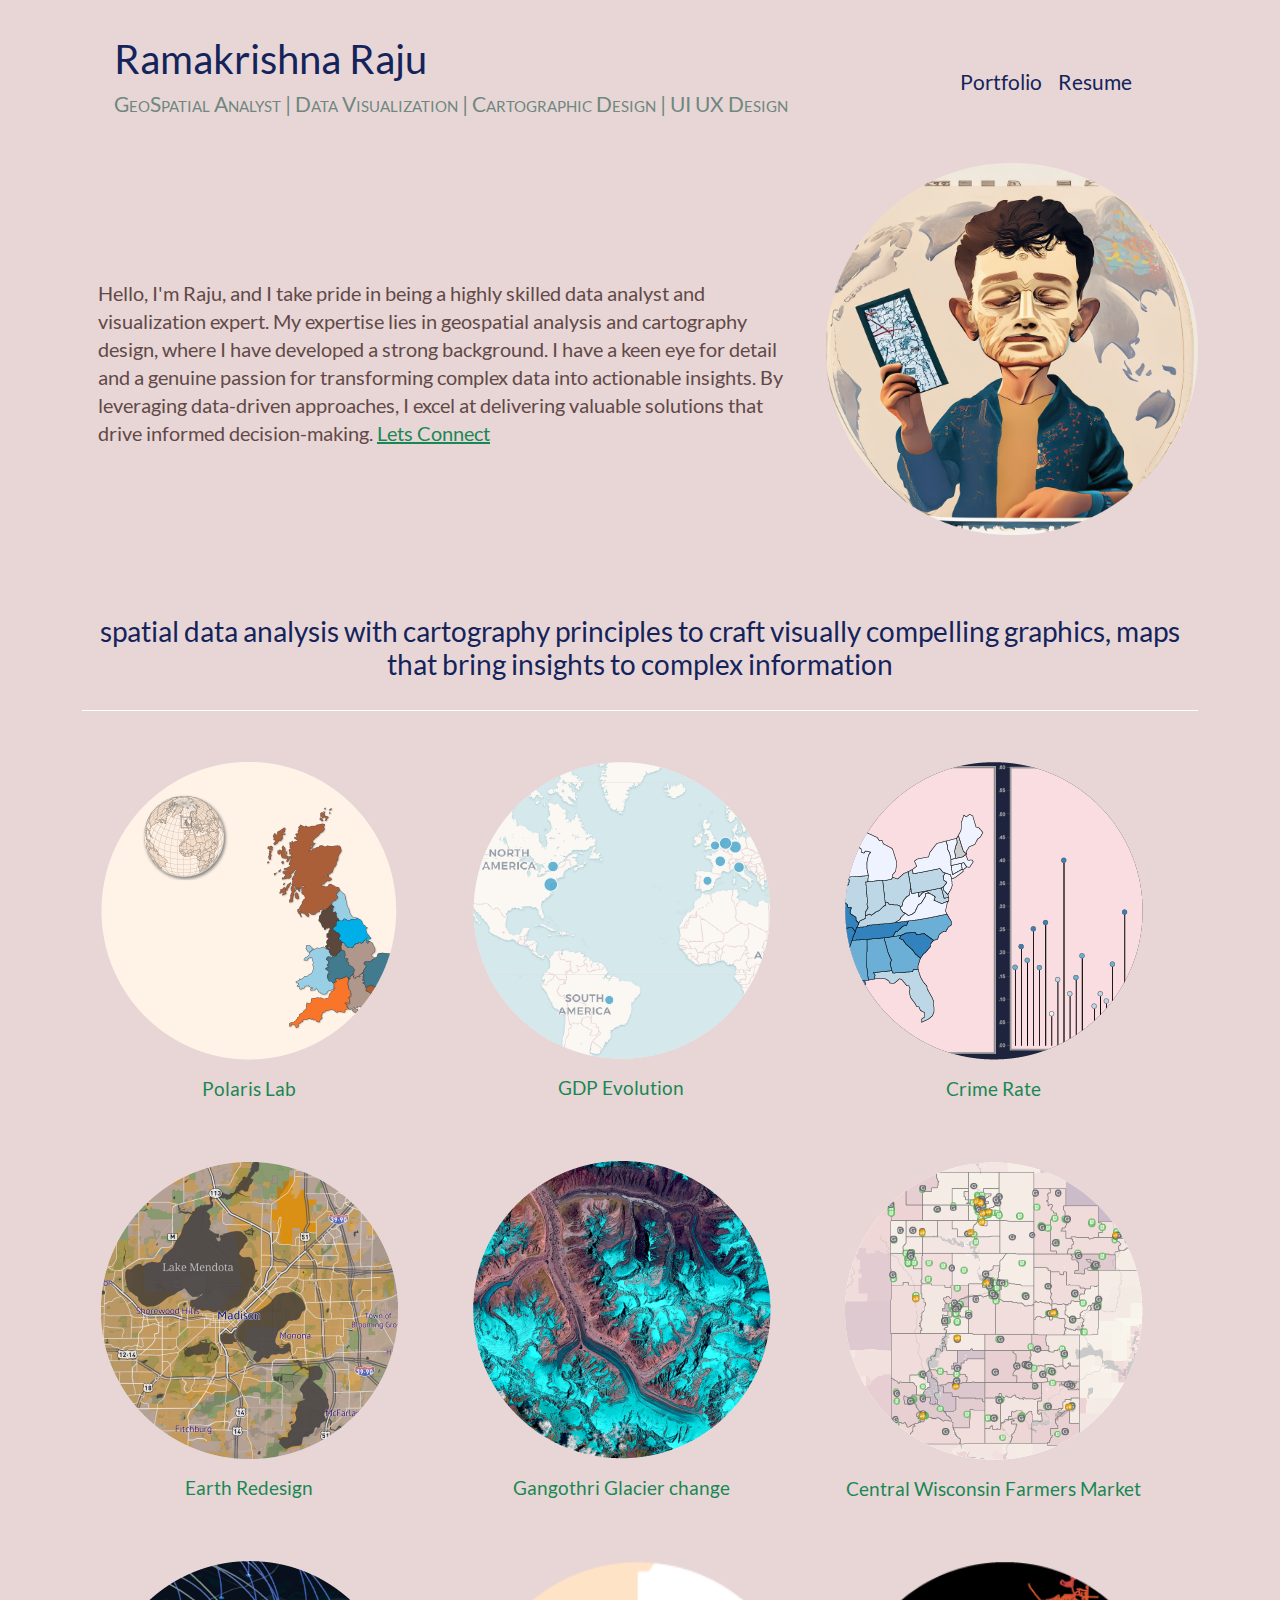
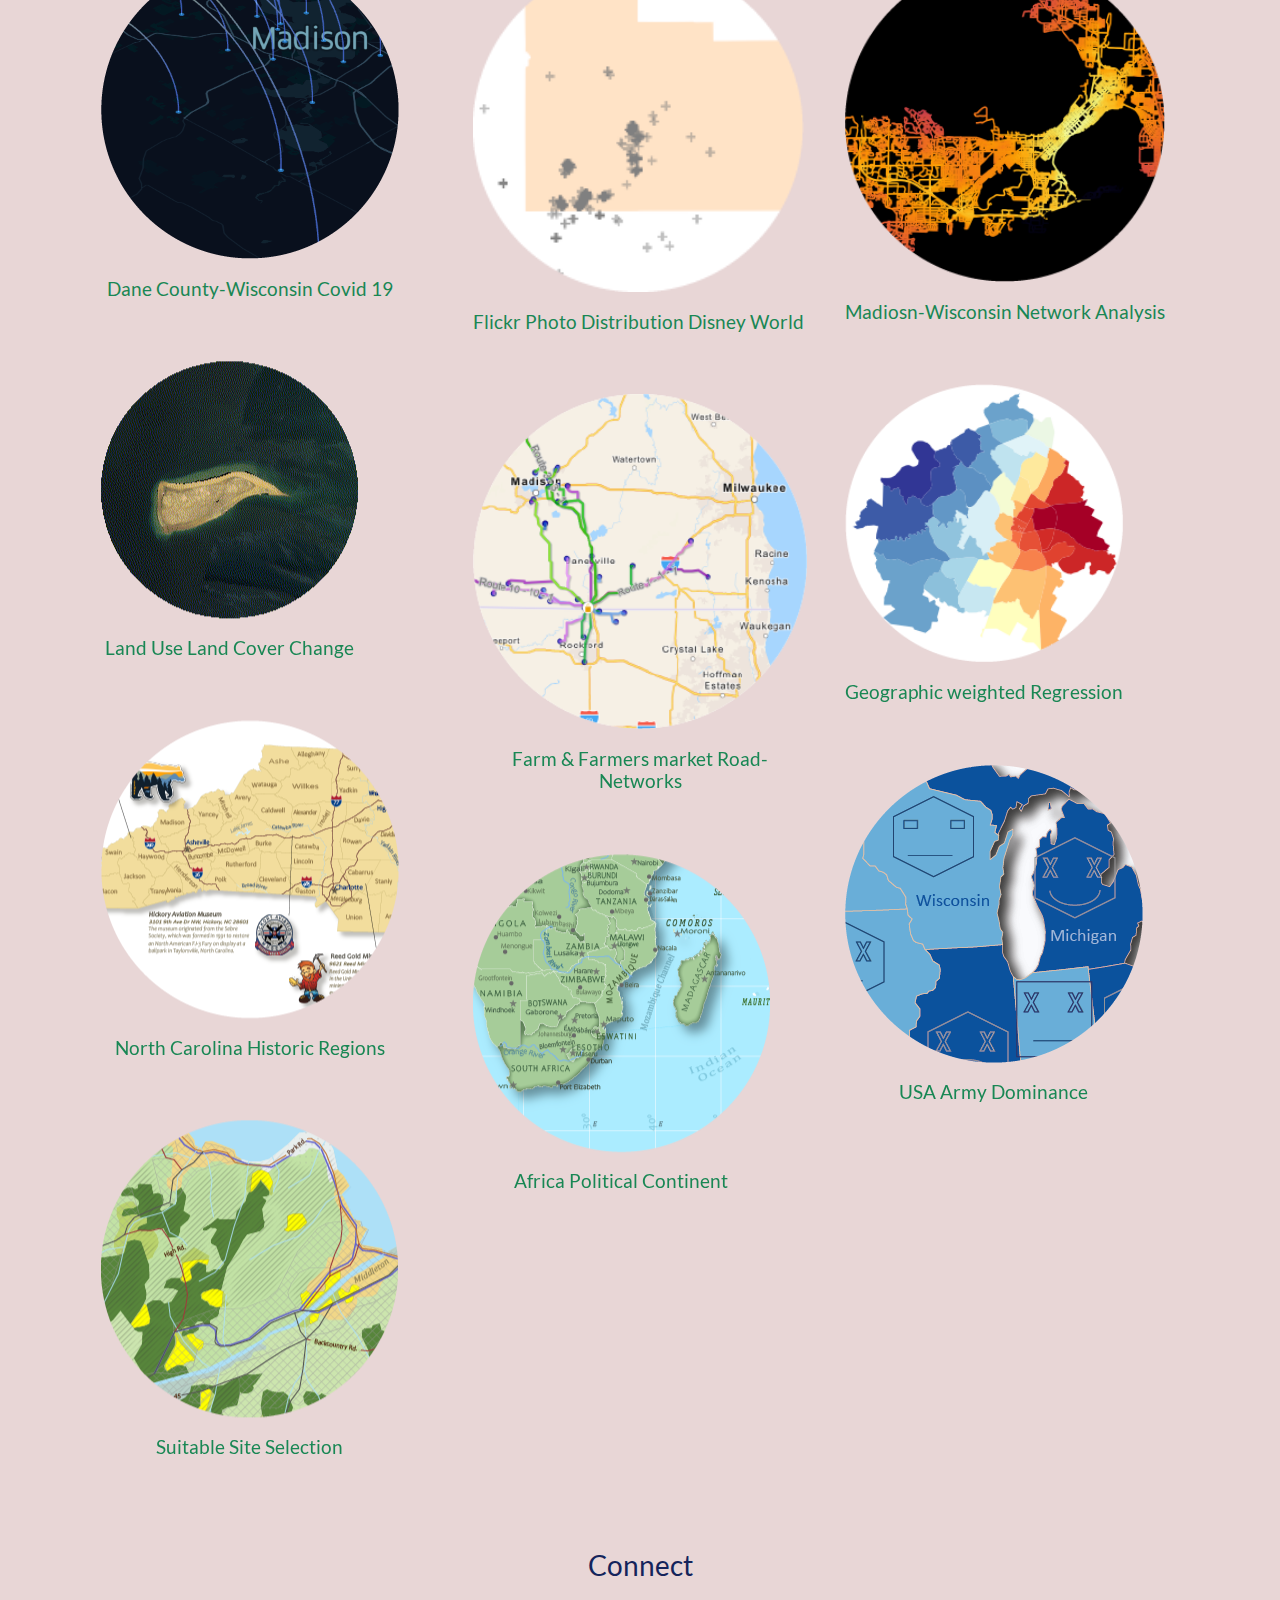
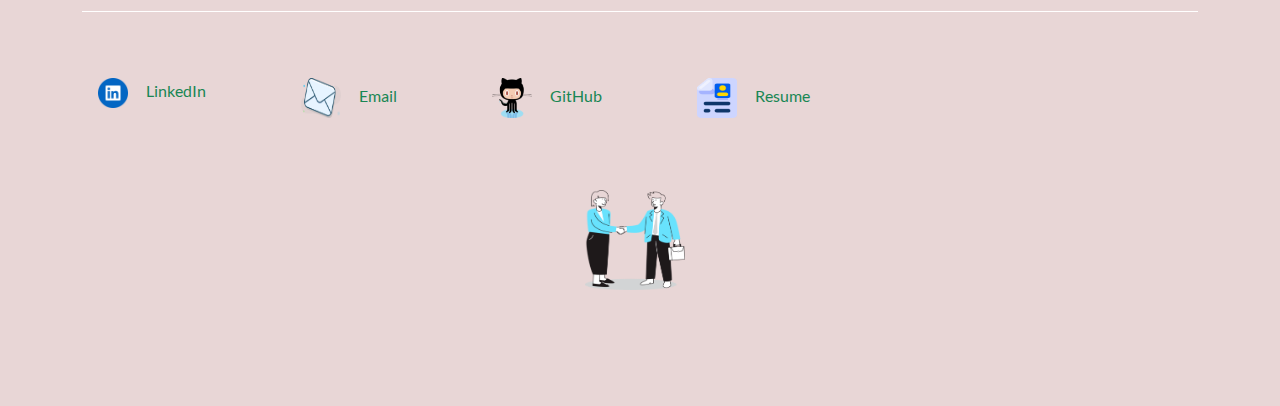
==== index.html @ cafd6435 "New portfolio design" ====
<!doctype html>
<html lang="en">

    <head>
        <meta charset="utf-8">
        <meta name="viewport" content="width=device-width, initial-scale=1">
        <title>Raju Portfolio</title>

        <link rel="stylesheet" href="css/style.css">
        <link rel="stylesheet" href="css/bootstrap.min.css">
    </head>

    <body>
        <div class="body">
            <!-- this is the nav bar -->
            <nav class="navbar navbar-expand-lg navbar-default">
                <div class="container-fluid" id="name-container">
                    <div class="navbar" id="navbarNav"> 
                        <p class="nav-name">Ramakrishna Raju</p><br><br>
                        <p class="nav-sub"> GeoSpatial Analyst | Data Visualization | Cartographic Design | UI UX Design</p>
                    </div>
                    <div>
                    <!-- don't forget to change the active a class when copying to a new page -->
                        <ul class="navbar-nav ml-auto">
                            <li class="nav-item">
                                <a class="nav-link active" href="index.html">Portfolio</a>
                            </li>
                            <li class="nav-item">
                                <a class="nav-link" href="resume.html">Resume</a>
                            </li>
                        </ul>
                    </div>
                </div>
            </nav>

            <!-- top box for about text and picture -->
            <div class="container">
                <div class="row" id="top">
                    <div id="me-box">
                        <div class="col-sm-8" id="me-text">
                            <p class="about-intro"> Hello, I'm Raju, and I take pride in being a highly skilled data analyst and visualization expert. My expertise lies in geospatial analysis and cartography design, where I have developed a strong background. I have a keen eye for detail and a genuine passion for transforming complex data into actionable insights. By leveraging data-driven approaches, I excel at delivering valuable solutions that drive informed decision-making. <a href="#" onclick="scrollToBottom()"> Lets Connect</a>

                                <script>
                                function scrollToBottom() {
                                    window.scrollTo(0, document.body.scrollHeight);
                                }
                                </script>
                            </p>
                        </div> 
                        <div class="col-sm-4" id="me-pic">
                            <img id="headshot" src="img/Profile_pic.png" >
                        </div>
                    </div>
                </div>
            </div>

            <!-- portfolio -->
            <!-- UW-Madison maps-->
            <div class="container py-2">
                <h3 class="portfolio-title">spatial data analysis with cartography principles to craft visually compelling graphics, maps that bring insights to complex information <strong></strong></h3>
                <div class="grid" data-masonry='{"percentPosition": true }'>
                    <div class="col-sm-6 col-lg-4 mb-4">
                        <div class="grid-item">
                            <a href="https://gangaraju09.github.io/Polaris-Lab-UK/index.html"><img src="img/Polaris_Lab_UK_index.png" id="grid-pic"></a>
                            <h3 class="card-title">Polaris Lab</h3>
                        </div>
                    </div>
                    <div class="col-sm-6 col-lg-4 mb-4">
                        <div class="grid-item">
                            <a href="leaflet.html"><img src="img/GDP_Change_index.png" id="grid-pic"></a>
                            <h3 class="card-title">GDP Evolution</h3>
                        </div>
                    </div>
                    <div class="col-sm-6 col-lg-4 mb-4">
                        <div class="grid-item">
                            <a href="d3.html"><img src="img/CrimeRate_index.png" id="grid-pic"></a>
                            <h3 class="card-title">Crime Rate</h3>
                        </div>
                    </div>
                    <div class="col-sm-6 col-lg-4 mb-4">
                        <div class="grid-item">
                            <a href="gangotri.html"><img src="img/GangotriGalcier_Index.png" id="grid-pic"></a>
                            <h3 class="card-title">Gangothri Glacier change</h3>
                        </div>
                    </div>
                    <div class="col-sm-6 col-lg-4 mb-4">
                        <div class="grid-item">
                            <a href="mapbox.html"><img src="img/CustomizedEarth_index.png" id="grid-pic"></a>
                            <h3 class="card-title">Earth Redesign</h3>
                        </div>
                    </div>
                    <div class="col-sm-6 col-lg-4 mb-4">
                        <div class="grid-item">
                            <a href="centralwisconsin.html"><img src="img/Central Wisconsin_index.png" id="grid-pic"></a>
                            <h3 class="card-title">Central Wisconsin Farmers Market</h3>
                        </div>
                    </div>
                    <div class="col-sm-6 col-lg-4 mb-4">
                        <div class="grid-item">
                            <a href="covid.html"><img src="img/DaneCovid_index.png" id="grid-pic"></a>
                            <h3 class="card-title">Dane County-Wisconsin Covid 19</h3>
                        </div>
                    </div>
                    <div class="col-sm-6 col-lg-4 mb-4">
                        <div class="grid-item">
                            <a href="flicker.html"><img src="img/Photo_distribution.png" id="grid-pic"></a>
                            <h3 class="card-title">Flickr Photo Distribution Disney World</h3>
                        </div>
                    </div>
                    <div class="col-sm-6 col-lg-4 mb-4">
                        <div class="grid-item">
                            <a href="network.html"><img src="img/Network_Analysis_index.png" id="grid-pic"></a>
                            <h3 class="card-title">Madiosn-Wisconsin Network Analysis</h3>
                        </div>
                    </div>
                    <div class="col-sm-6 col-lg-4 mb-4">
                        <div class="grid-item">
                            <a href="googleapi.html"><img src="img/AralSea_index.gif" id="grid-pic"></a>
                            <h3 class="card-title">Land Use Land Cover Change</h3>
                        </div>
                    </div>
                    <div class="col-sm-6 col-lg-4 mb-4">
                        <div class="grid-item">
                            <a href="airbnb.html"><img src="img/GWR_index.png" id="grid-pic"></a>
                            <h3 class="card-title"> Geographic weighted Regression</h3>
                        </div>
                    </div>            
                    <div class="col-sm-6 col-lg-4 mb-4">
                        <div class="grid-item">
                            <a href="beloit.html"><img src="img/BeloitFMRoutes_index.png" id="grid-pic"></a>
                            <h3 class="card-title">Farm & Farmers market Road-Networks</h3>
                        </div>
                    </div>
                    <div class="col-sm-6 col-lg-4 mb-4">
                        <div class="grid-item">
                            <a href="img/NC MAP.png"><img src="img/NC_index.png" id="grid-pic"></a>
                            <h3 class="card-title">North Carolina Historic Regions</h3>
                        </div>
                    </div>
                    <div class="col-sm-6 col-lg-4 mb-4">
                        <div class="grid-item">
                            <a href="img/Veterans.png"><img src="img/Veterans_index.png" id="grid-pic"></a>
                            <h3 class="card-title">USA Army Dominance</h3>
                        </div>
                    </div>
                    <div class="col-sm-6 col-lg-4 mb-4">
                        <div class="grid-item">
                            <a href="img/AFRICA_Political Map.png"><img src="img/AFRICA_index.png" id="grid-pic"></a>
                            <h3 class="card-title">Africa Political Continent</h3>
                        </div>
                    </div>
                    <div class="col-sm-6 col-lg-4 mb-4">
                        <div class="grid-item">
                            <a href ="img/GIS LAB08.png "><img src="img/Site_selection_index.png" id="grid-pic"></a>
                            <h3 class="card-title">Suitable Site Selection</h3>
                        </div>
                    </div>
                </div>
            </div>

            <!-- Contact Details
            <div class="container py-2">
                <h3 class="portfolio-title"> Connect<strong></strong></h3>
            </div>
            
            <div class="row">
                <div class="col col-lg-1 col-md-3 col-1"></div>
                <div class="col col-lg-10 col-md-6 col-sm-8 col-12 info d-flex justify-content-center" id="contact-item">
                    <p class="mr-3 mb-0">
                        <a href="https://www.linkedin.com/in/ramakrishna-raju-gangaraju/" style="text-decoration: none;">
                            <img src="img/linkedin_icon.png" alt="LinkedIn" style="width: 30px; height: 30px; margin-right: 15px;">
                            LinkedIn
                        </a>
                    </p>
                    <p class="mr-3 mb-0">
                        <a href="https://github.com/gangaraju09" style="text-decoration: none;">
                            <img src="img/github.png" alt="GitHub" style="width: 40px; height: 40px; margin-right: 15px;">
                            GitHub
                        </a>
                    </p>                    
                    <p class="mb-0">
                        <a href="mailto:gangaraju2@wisc.edu" style="text-decoration: none;">
                            <img src="img/email.png" alt="Email" style="width: 40px; height: 40px; margin-right: 15px;">
                            Email
                        </a>
                    </p>
                </div>
                <div class="col-12 d-flex justify-content-center mt-4">
                    <p>
                        <a href="#">
                            <img src="img/handshake.png" alt="Handshake" style="width: 100px; height: 100px; margin-right: 10px;">
                        </a>
                    </p>
                </div>
            </div> -->

            <div class="container py-2">
                <h3 class="portfolio-title"> Connect<strong></strong></h3>
            </div>

            <div class="container"  >
                <div class="row" id="top">
                    <div id="me-contact">
                        <div class="col col-lg-1 col-md-3 col-1"></div>
                        <div class="col-sm-8 d-flex justify-content-between" id="me-text">
                            <p class="mr-3 mb-0">
                                <a href="https://www.linkedin.com/in/ramakrishna-raju-gangaraju/" style="text-decoration: none; ">
                                    <img src="img/linkedin_icon.png" alt="LinkedIn" style="width: 30px; height: 30px; margin-right: 15px; ">
                                    LinkedIn
                                </a>
                            </p>
                            <p class="mb-0">
                                <a href="mailto:gangaraju2@wisc.edu" style="text-decoration: none;">
                                    <img src="img/email.png" alt="Email" style="width: 40px; height: 40px; margin-right: 15px;">
                                    Email
                                </a>
                            </p>
                            <p class="mr-3 mb-0">
                                <a href="https://github.com/gangaraju09" style="text-decoration: none;">
                                    <img src="img/github.png" alt="GitHub" style="width: 40px; height: 40px; margin-right: 15px;">
                                    GitHub
                                </a>
                            </p> 
                            <p class="mr-3 mb-0">
                                <a href="resume.html" style="text-decoration: none;">
                                    <img src="img/resume.png" alt="Resume" style="width: 40px; height: 40px; margin-right: 15px;">
                                    Resume
                                </a>
                            </p>
                        </div> 
                    </div>
                </div>
            </div>            


            <div class="col-12 d-flex justify-content-center mt-4">
                <p>
                    <a href="#">
                        <img src="img/handshake.png" alt="Handshake" style="width: 100px; height: 100px; margin-right: 10px;">
                    </a>
                </p>
            </div>
            

            
            
           
        </div>
        
        <!-- scripts -->
        <script type="text/javascript" src="js/main.js"></script>
        <script type="text/javascript" src="js/jquery-3.6.1.min.js"></script>
        <script type="text/javascript" src="js/imagesloaded.pkgd.min.js"></script>
        <script type="text/javascript" src="js/masonry.pkgd.min.js"></script>
        <script type="text/javascript" src="js/bootstrap.min.js"></script>

        <!-- need this script to make masonry images load correctly -->
        <script>
            // init Masonry
            var $grid = $('.grid').masonry({
            itemSelector: '.item',
            isAnimated: true,
            isFitWidth: true
            });
            // layout Masonry after each image loads
            $grid.imagesLoaded().progress( function() {
            $grid.masonry('layout');
            });
        </script>
    </body>
</div>

</html>
---- css/style.css ----
/* Stylesheet by Jake Steinberg, Oct. 2022 */

/* universal site styles */

.body {
    background-color: #e8d6d6;
    color: #FAF9F6;
    padding-bottom: 100px;
    
}

.body a {
    color: #198754;
}

.body a:hover {
    color: #CA6702;
}

/* fonts */

@font-face {
    font-family: OpenSans;
    src: url("fonts/OpenSans-VariableFont_wdth,wght.ttf");
    font-style: normal;
 }

@font-face {
    font-family: OpenSansI;
    src: url("fonts/OpenSans-Italic-VariableFont_wdth,wght.ttf");
    font-style: italic;
}

@font-face {
    font-family: lato;
    src: url("fonts/Lato-Regular.ttf");
    font-style: normal;
}

/* index.html, navbar */

#navbarNav {
    width: 800px;
}

.body .nav-link {
    color: #14245b;
    font-size: 16pt;
    font-family: lato;
    
}

.body .nav-link:hover {
    color: #CA6702;
}

.body a.nav-link.active {
    color: #14245b;
}
.body a.nav-link.active:hover {
    color: #CA6702;
}

.nav-name {
    color: #14245b;
    font-size: 30pt;
    margin-bottom: 0;
    margin-top: 10;
    font-family: lato;
}

.nav-sub {
    font-family: lato;
    font-size: 16pt;
    font-variant: small-caps;
    color: #6f877e;
}

#name-container{
    margin-left: 8%;
    padding-bottom: 0;
    padding-top: 1%;
    margin-right: 10%;
    
}

/* on mobile devices */

@media only screen and (min-width: 0px) and (max-width: 576px)  {
    #nav-name{
        display: none;
    }

    #navbarNav{
        width: 330px
    }

    #name-container{
        margin-left: 3%;
    }

    .desktop {
        display: none;
    }

    .mobile{
        display: block !important;
    }

    #amillion .nav-name {
        letter-spacing: 1px !important;
    }

    #amillion h1#deconstruct {
        font-size: 16pt !important;
    }

    #amillion .row.glyph {
        margin-top: 50% !important;
        margin-bottom: 50% !important;
    }

    #amillion #text-pic {
        width: 50% !important;
        margin-left: auto !important;
    }

    #amillion #text-pic-2 {
        margin-right: auto !important;
    }

    #amillion p.amillion-text-pic-2 {
        text-align: left !important;
    }
    
 }

/* index.html, top */

.container #top {
    margin-top: 10px;
    margin-bottom: 40px;
}

.me-box {
    width: 100%;
    height: auto;
    float: left;
    clear: both;
    }
.me-contact {
    width: 100%;
    height: auto;
    float: left;
    clear: both;
    

    }

#me-box img {
    width: 100%
}

#me-text {
	position: relative;
	height: auto;
	float: left;
    color: #FAF9F6;
    font-family: lato;
    padding: 1em;
    padding-bottom: 2em;
}

.about-intro {
    position: relative;
	font-size: 20px;
	line-height: 28px;
	font-weight: 300;
	text-align: left;
	float: left;
	margin: 100px 0px 0px 0px;
    font-family: lato;
    color: rgb(98 73 71);
}

#me-pic {
    position: relative;
	height: auto;
	float: left;
	padding: 0px;
	margin: 0px;
    outline-style: solid;
    outline-width: 0px;
    outline-color: #FAF9F6;
}

/* index.html, portfolio */

.portfolio-title {
    color:#14245b;
    font-family: lato;
    text-align: center;
    border-bottom: 1px solid white;
    padding-bottom: 1em;
    margin-top: 2rem;
    margin-bottom: 2rem;
}

#grid-pic {
    width: 100%;
    outline-style: solid;
    outline-width: 0px;
    outline-color: #FAF9F6;
    transition: transform .3s ease-in-out;
}

#grid-pic:hover {
    transform: rotate(3deg);
}

.grid-item {
    float: left;
    padding: 5%;
}

.card-title {
    text-align: center;
    color: #198754;
    font-family: lato;
    font-size: 14pt;
    padding-top: 1em;
}

/* resume.html */

#resume-item {
    font-family: lato;
    padding-bottom: 20px;
    color: #262421;
}
#contact-item {
    font-family: lato;
    padding-bottom: 30px;
    font-size: 24px;
}


#resume {
    padding-top: 30px;
}

.section {
    font-family: lato;
    margin-top: 0 !important;
    color: #262421;
}

.body hr {
    opacity: 1 ;
}

.date {
    margin-bottom: 5px;
    font-variant: small-caps;
}

.job {
    font-size: 16pt;
    font-weight: bold;
    margin-bottom: 5px;
}

.comp {
    margin-bottom: 5px;
    font-style: italic;
    font-size: 14pt;
    
}

.skills {
    margin-top: 1em;
}

/* portfolio pages */

.map-title {
    font-family: lato;
    padding: 1em;
    color:#14245b;
}

.map-detail {
    font-family: lato;
    padding-bottom: 50px;
    color: rgb(98 73 71);
}

.portfolio-image {
    width: 100%;
    outline-style: solid;
    outline-width: 2px;
    outline-color: #FAF9F6;
}

/* Linkedin */


/* pipeline.html */

#pipeline {
    background-color: #16191E;
}

#pipeline .nav-link {
    font-size: 26pt;
    font-family: Grenze;
    letter-spacing: .5px;
}

#pipeline #name-container {
    padding-top: 0;
    justify-content: center;
}

#pipeline nav.navbar {
    border-bottom: 1px solid rgba(0, 0, 0, 0.5);
    padding: 0;
}

#pipeline #navbarNav {
    justify-content: center;
}

.background-item.pipeline {
    width: 100vw !important;
}

#pipeline a:hover {
    color: #cbcb2c;
}

#pipeline .jump a {
    font-size: 20pt;
    color: #cbcb2c;
    text-decoration: none;
    font-weight: bold;
}

#pipeline .jump a:hover {
    color:#cbcb2cb5
}

.mobile {
    display: none;
}

#pipeline .mobile-text {
    margin: 20%;
    padding-bottom: 100vh;
    text-align: center;
}

.pipeline-text {
    text-align: left;
    color: black;
    font-family: Garamond;
    font-size: 18pt;
    font-weight: 500;
}

.center.title.pipeline h2 {
    font-family: Garamond;
    font-size: 44pt;
    margin-bottom: 20px;
}

.center.title.pipeline {
    filter: drop-shadow(0px 0px 4px black);
}

img#fade-in {
    animation: fadeIn 2s;
    animation-iteration-count: 1;
    -webkit-animation: fadeIn 2s;
    -moz-animation: fadeIn 2s;
    -o-animation: fadeIn 2s;
    -ms-animation: fadeIn 2s;
}

@keyframes fadeIn {
    0% { opacity: 0; }
    100% { opacity: 1; }
}

/* ai2html stuff */
        #g-pipeline-box ,
        #g-pipeline-box .g-artboard {
            margin:0 auto;
        }
        #g-pipeline-box p {
            margin:0;
        }
        #g-pipeline-box .g-aiAbs {
            position:absolute;
        }
        #g-pipeline-box .g-aiImg {
            position:absolute;
            top:0;
            display:block;
            width:100% !important;
        }
        #g-pipeline-box .g-aiSymbol {
            position: absolute;
            box-sizing: border-box;
        }
        #g-pipeline-box .g-aiPointText p { white-space: nowrap; }
        #g-pipeline-Artboard_1 {
            position:relative;
            overflow:hidden;
        }
        #g-pipeline-Artboard_1 p {
            font-weight:500;
            line-height:29px;
            opacity:1;
            letter-spacing:0em;
            font-size:24px;
            text-align:left;
            color:rgb(255,255,255);
            text-transform:none;
            padding-bottom:0;
            padding-top:0;
            mix-blend-mode:normal;
            font-style:normal;
            height:auto;
            position:static;
        }
        #g-pipeline-Artboard_1 .g-pstyle0 {
            font-family:aktiv-grotesk,sans-serif;
            font-style:regular;
            line-height:19px;
            height:19px;
            letter-spacing:0.1em;
            font-size:16px;
            text-align:center;
            text-transform:uppercase;
            color:rgb(224,41,56);
        }
        #g-pipeline-Artboard_1 .g-pstyle1 {
            font-family:aktiv-grotesk,sans-serif;
            font-style:regular;
            line-height:19px;
            height:19px;
            letter-spacing:0.05em;
            font-size:16px;
            color:rgb(203,203,44);
        }
        #g-pipeline-Artboard_1 .g-pstyle2 {
            font-family:aktiv-grotesk,sans-serif;
            font-weight:100;
            font-style:regular;
            line-height:17px;
            height:17px;
            letter-spacing:0.1em;
            font-size:14px;
            color:rgb(200,200,205);
        }
        #g-pipeline-Artboard_1 .g-pstyle3 {
            font-family:aktiv-grotesk,sans-serif;
            font-style:regular;
            line-height:19px;
            height:19px;
            letter-spacing:0.1em;
            font-size:16px;
            text-transform:uppercase;
            color:rgb(224,41,56);
        }
        #g-pipeline-Artboard_1 .g-pstyle4 {
            font-family:aktiv-grotesk,sans-serif;
            font-style:regular;
            line-height:19px;
            height:19px;
            letter-spacing:0.1em;
            font-size:16px;
            text-align:center;
            color:rgb(203,203,44);
        }
        #g-pipeline-Artboard_1 .g-pstyle5 {
            font-family: Mencken;
            font-style:italic;
            line-height:19px;
            height:19px;
            letter-spacing:0.1em;
            font-size:16px;
            color:rgb(200,200,205);
        }

        #g-pipeline-Artboard_1 .g-pstyle6 {
            font-family:Garamond;
            font-style:normal;
            font-weight: 500;
            line-height:auto;
            height:auto;
            letter-spacing:auto;
            font-size:auto;
            color:rgb(200,200,205);
            filter: drop-shadow(0px 0px 4px black);
        }

        #g-lake_superior-box ,
        #g-lake_superior-box .g-artboard {
            margin:0 auto;
        }
        #g-lake_superior-box p {
            margin:0;
        }
        #g-lake_superior-box .g-aiAbs {
            position:absolute;
        }
        #g-lake_superior-box .g-aiImg {
            position:absolute;
            top:0;
            display:block;
            width:100% !important;
        }
        #g-lake_superior-box .g-aiSymbol {
            position: absolute;
            box-sizing: border-box;
        }
        #g-lake_superior-box .g-aiPointText p { white-space: nowrap; }
        #g-lake_superior-Artboard_1 {
            position:relative;
            overflow:hidden;
        }
        #g-lake_superior-Artboard_1 p {
            font-family:aktiv-grotesk,sans-serif;
            font-weight:100;
            font-style:normal;
            line-height:12px;
            height:auto;
            opacity:1;
            letter-spacing:0.1em;
            font-size:10px;
            text-align:left;
            color:rgb(210,210,209);
            text-transform:none;
            padding-bottom:0;
            padding-top:0;
            mix-blend-mode:normal;
            position:static;
        }
        #g-lake_superior-Artboard_1 .g-pstyle0 {
            font-style:regular;
            height:12px;
        }
        #g-lake_superior-Artboard_1 .g-pstyle1 {
            font-style:regular;
            line-height:14px;
            height:14px;
            font-size:12px;
        }
        #g-lake_superior-Artboard_1 .g-pstyle2 {
            font-style:regular;
            height:12px;
            text-align:center;
        }


/* 22map.html */

#amillion {
    background-color: #e6e4db;
    color: #85827e;
    padding-bottom: 100px;
}

#amillion .nav-name {
    color: #a0a6a5;
    font-family: Optima;
    font-weight: bolder;
    text-transform: uppercase;
    letter-spacing: 4px;
}

#amillion .nav-link {
    color: #a0a6a5;
    font-family: Optima;
    font-weight: 500;
    text-transform: uppercase;
    letter-spacing: 3px;
}

#amillion .nav-sub {
    color: #636059;
    font-family: 'Courier New', Courier, monospace;
    font-size: 16pt;
    letter-spacing: 1px;
}

#amillion a {
    color: #262421;
}

#amillion a:hover {
    color: #C72C2B;
}

#amillion-header {
    padding-top: 2em;
}

#amillion .center.title.amillion {
    height: 70vh
}

#amillion .title h1.amillion-title {
    color: #a0a6a5;
    font-family: 'Courier New', Courier, monospace;;
    font-weight: 600;
    text-transform: uppercase;
    letter-spacing: 8px;
    font-size: 50px;
}

#amillion p.amillion-text {
    color: #636059;
    font-family: 'Courier New', Courier, monospace;
    font-size: 16pt;
    text-align: left;
}

#amillion #print {
    padding-top: 30px;
}

#amillion .row.amillion {
    margin-bottom: 30px;
}

#amillion .left{
    padding-right: 40px;
}

#amillion figcaption {
    color: #636059;
    font-family: 'Courier New', Courier, monospace;
    padding-top: 10px;
    text-align: center;
    font-size: 16pt;
}

#amillion h1 {
    color: #a0a6a5;
    font-family: Optima;
    font-weight: bolder;
    text-transform: uppercase;
    letter-spacing: 4px;
    font-size: 28pt;
}

#amillion #color-pic {
    width: 80%;
}

#amillion #text-pic {
    width: 30%;
    display: block;
    margin-left: 66%;
    margin-right: auto;
}

#amillion #text-pic-2 {
    width: 30%;
    display: block;
    margin-left: auto;
    margin-right: 66%;
}

#amillion p.amillion-text-pic-2 {
    color: #636059;
    font-family: 'Courier New', Courier, monospace;
    font-size: 16pt;
    text-align: right;
}

#amillion p.amillion-jump {
    color: #636059;
    font-family: 'Courier New', Courier, monospace;
    font-size: 14pt;
    text-align: center;
}

#amillion .row.glyph {
    margin-top: 25%;
    margin-bottom: 25%;
}

#dude {
    width: 15%;
}

#fireball {
    width: 20%
}

#weed {
    width: 30%
}

#twoface {
    width: 40%
}

#fingers {
    width: 10%
}

#turnblue {
    width: 30%
}

#astuary {
    width: 80%;
}
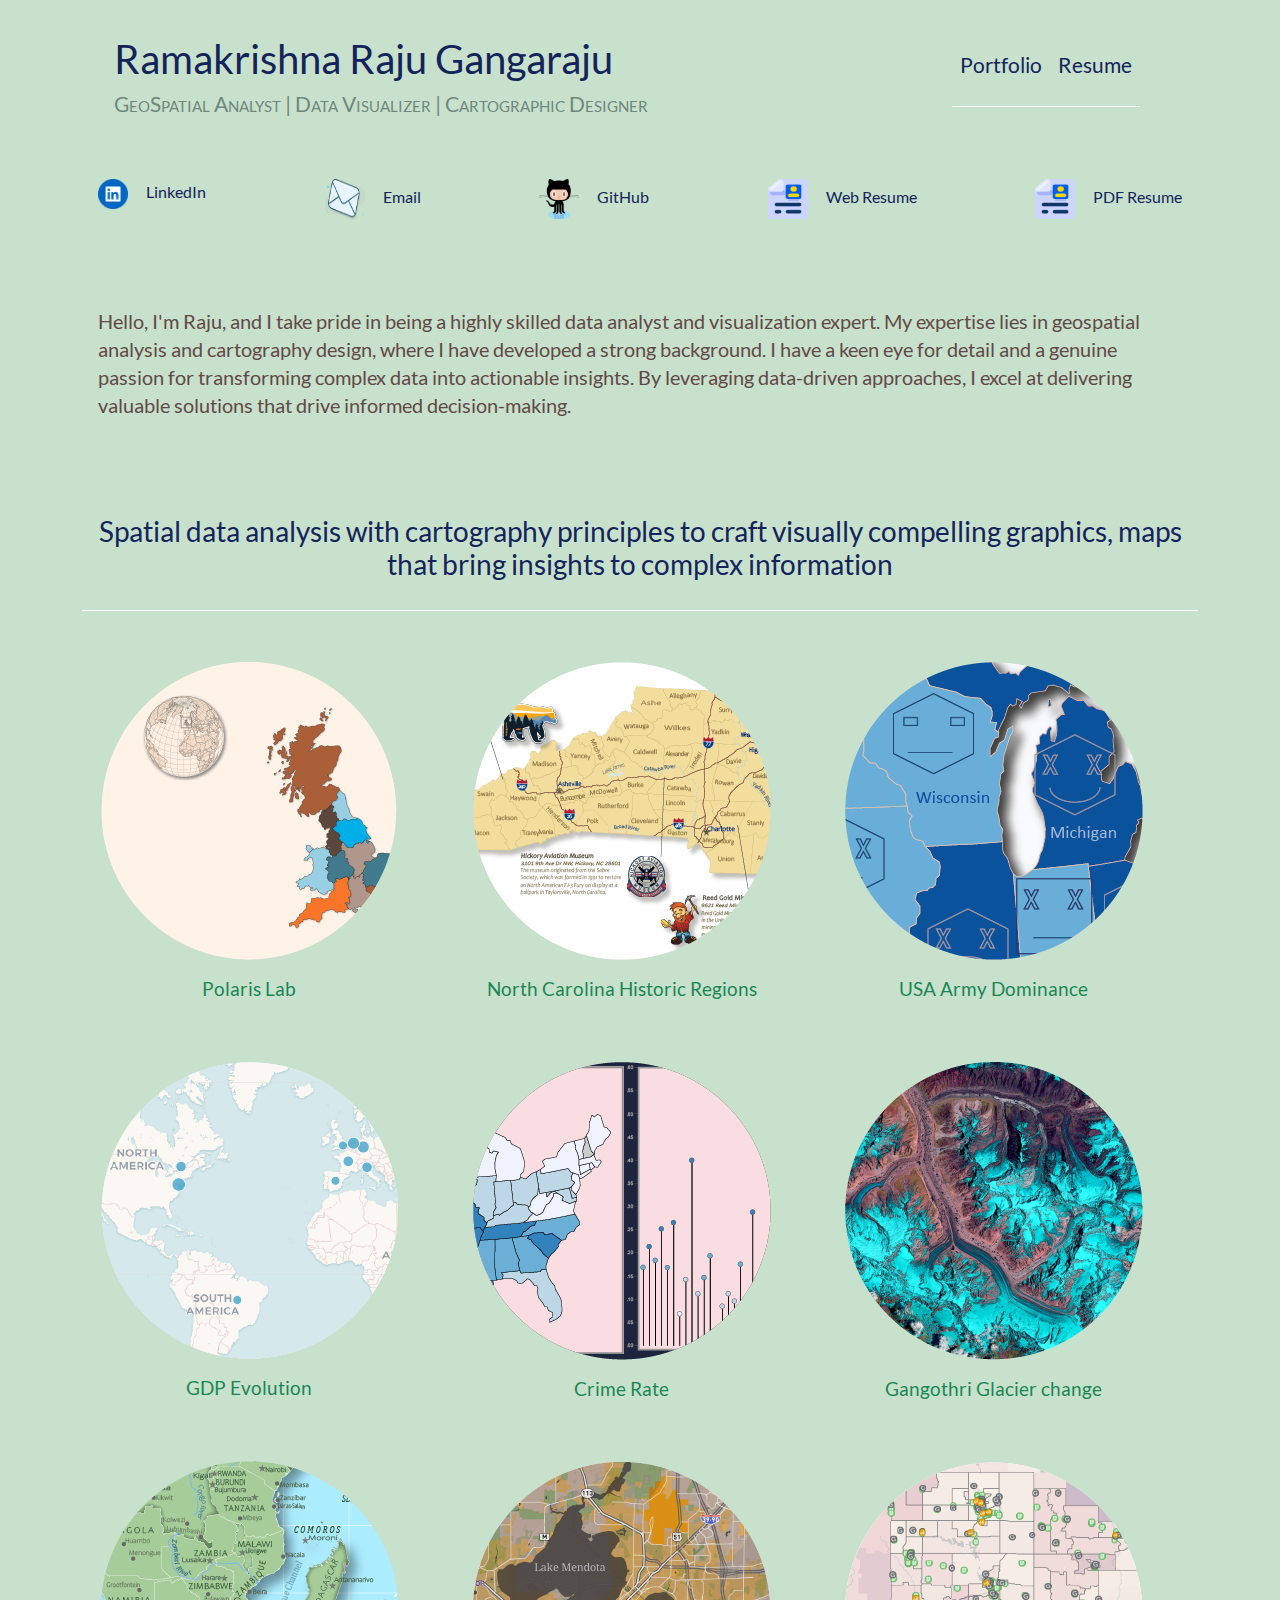
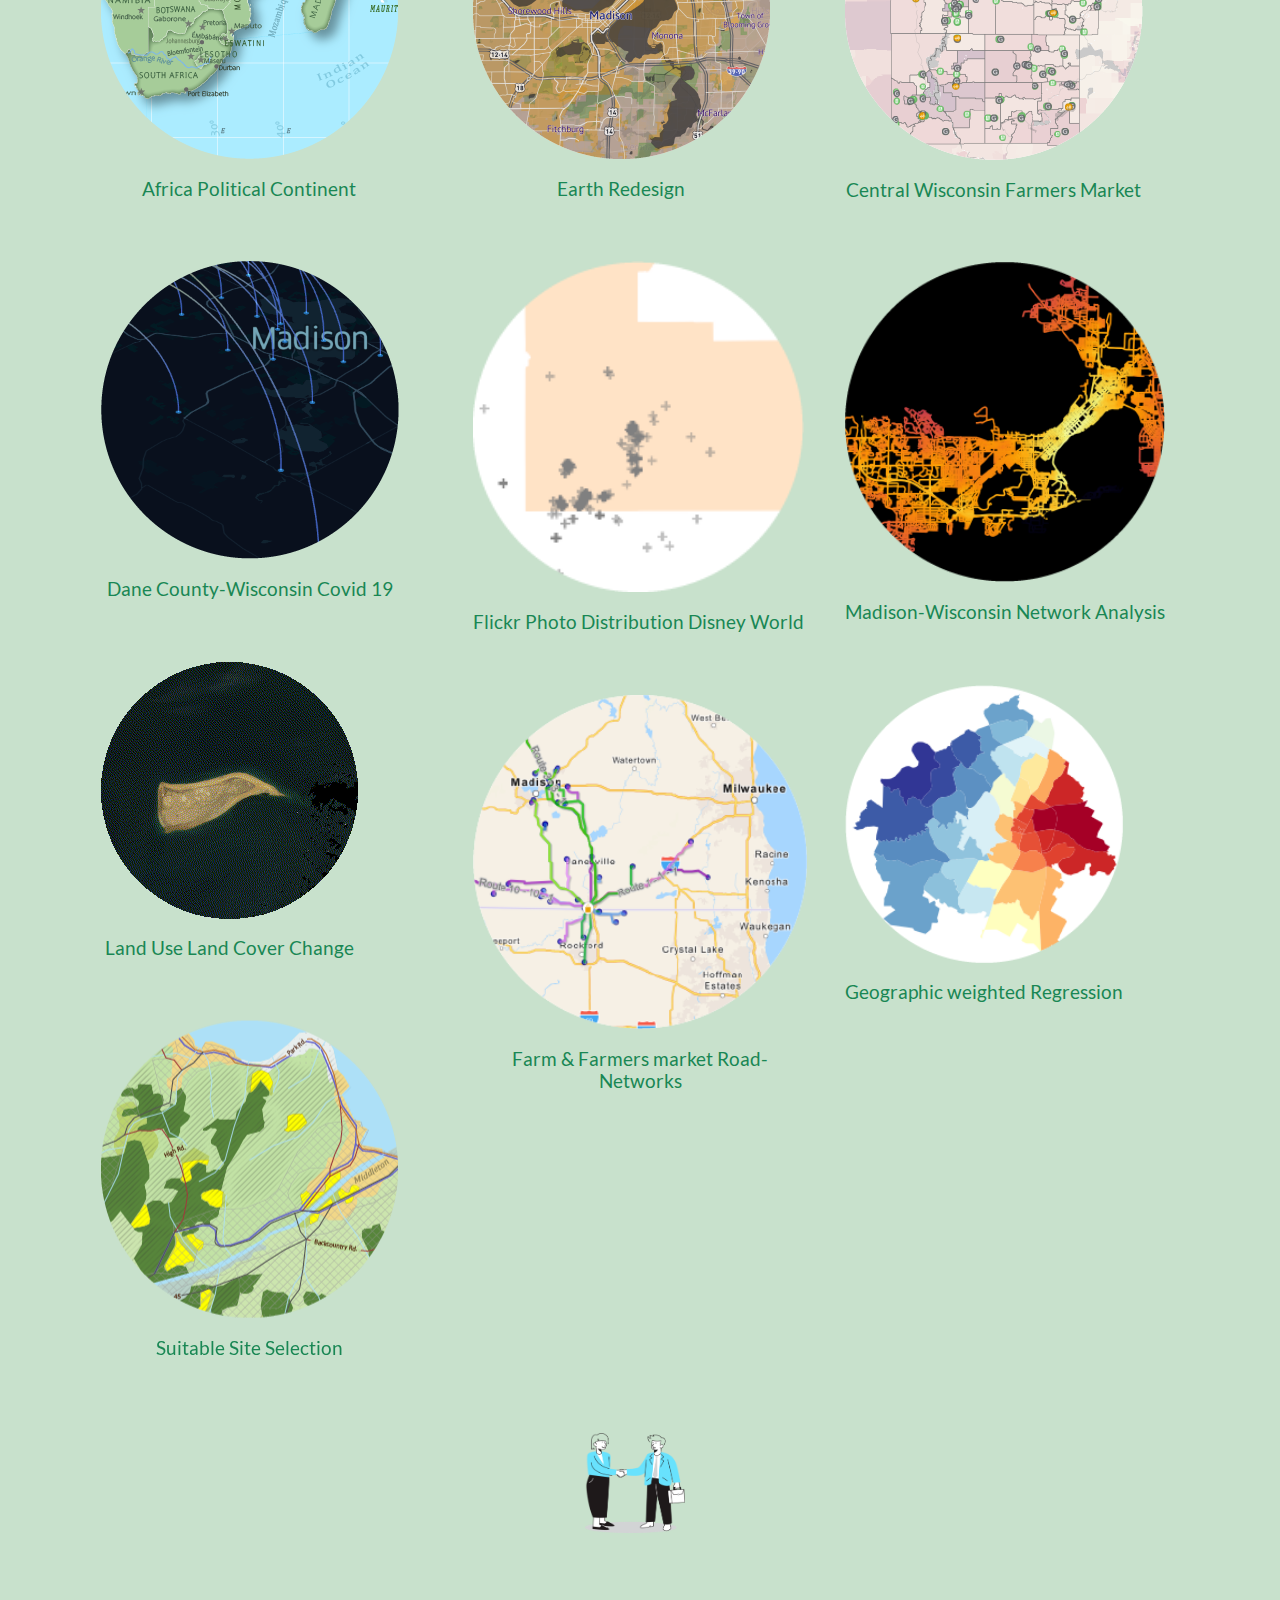
==== commit e8781cec: "Resume design update" ====
--- a/index.html
+++ b/index.html
@@ -16,40 +16,90 @@
             <nav class="navbar navbar-expand-lg navbar-default">
                 <div class="container-fluid" id="name-container">
                     <div class="navbar" id="navbarNav"> 
-                        <p class="nav-name">Ramakrishna Raju</p><br><br>
-                        <p class="nav-sub"> GeoSpatial Analyst | Data Visualization | Cartographic Design | UI UX Design</p>
+                        <p class="nav-name">Ramakrishna Raju Gangaraju</p><br><br>
+                        <p class="nav-sub"> GeoSpatial Analyst | Data Visualizer | Cartographic Designer</p>
                     </div>
                     <div>
                     <!-- don't forget to change the active a class when copying to a new page -->
                         <ul class="navbar-nav ml-auto">
                             <li class="nav-item">
                                 <a class="nav-link active" href="index.html">Portfolio</a>
+                                <hr>
                             </li>
+                            
                             <li class="nav-item">
                                 <a class="nav-link" href="resume.html">Resume</a>
+                                <hr>
                             </li>
                         </ul>
                     </div>
                 </div>
             </nav>
+
+            
+
+            <div class="container"  >
+                <div class="row" id="top">
+                    <div id="me-contact" style="align-items: center;">
+                        <div class="col col-lg-4 col-md-3 col-1"></div>
+                        <div class="col-sm-12 d-flex justify-content-between" id="me-text">
+                            <p class="mr-3 mb-0">
+                                <a href="https://www.linkedin.com/in/ramakrishna-raju-gangaraju/" style="text-decoration: none; ">
+                                    <img src="img/linkedin_icon.png" alt="LinkedIn" style="width: 30px; height: 30px; margin-right: 15px; ">
+                                    LinkedIn
+                                </a>
+                            </p>
+                            <p class="mr-3 mb-0">
+                                <a href="mailto:gangaraju2@wisc.edu" style="text-decoration: none;">
+                                    <img src="img/email.png" alt="Email" style="width: 40px; height: 40px; margin-right: 15px;">
+                                    Email
+                                </a>
+                            </p>
+                            <p class="mr-3 mb-0">
+                                <a href="https://github.com/gangaraju09" style="text-decoration: none;">
+                                    <img src="img/github.png" alt="GitHub" style="width: 40px; height: 40px; margin-right: 15px;">
+                                    GitHub
+                                </a>
+                            </p> 
+                            <p class="mr-3 mb-0">
+                                <a href="resume.html" style="text-decoration: none;">
+                                    <img src="img/resume.png" alt="Web Resume" style="width: 40px; height: 40px; margin-right: 15px;">
+                                    Web Resume
+                                </a>
+                            </p>
+
+                            <p class="mr-3 mb-0">
+                                <a href="lib/Ramakrishna_Raju_Resume.pdf" style="text-decoration: none;">
+                                    <img src="img/resume.png" alt="Standard Resume" style="width: 40px; height: 40px; margin-right: 15px;">
+                                    PDF Resume
+                                </a>
+                            </p>
+                        </div> 
+                    </div>
+                </div>
+                
+            </div>            
 
             <!-- top box for about text and picture -->
             <div class="container">
                 <div class="row" id="top">
                     <div id="me-box">
-                        <div class="col-sm-8" id="me-text">
-                            <p class="about-intro"> Hello, I'm Raju, and I take pride in being a highly skilled data analyst and visualization expert. My expertise lies in geospatial analysis and cartography design, where I have developed a strong background. I have a keen eye for detail and a genuine passion for transforming complex data into actionable insights. By leveraging data-driven approaches, I excel at delivering valuable solutions that drive informed decision-making. <a href="#" onclick="scrollToBottom()"> Lets Connect</a>
+
+                       
+                       
+                        <div class="col-sm-12" id="me-text">
+                            <p class="about-intro"> Hello, I'm Raju, and I take pride in being a highly skilled data analyst and visualization expert. My expertise lies in geospatial analysis and cartography design, where I have developed a strong background. I have a keen eye for detail and a genuine passion for transforming complex data into actionable insights. By leveraging data-driven approaches, I excel at delivering valuable solutions that drive informed decision-making. 
+                                
+                                <!--<a href="#" onclick="scrollToBottom()"> Lets Connect</a>
 
                                 <script>
                                 function scrollToBottom() {
                                     window.scrollTo(0, document.body.scrollHeight);
                                 }
-                                </script>
+                                </script> -->
                             </p>
                         </div> 
-                        <div class="col-sm-4" id="me-pic">
-                            <img id="headshot" src="img/Profile_pic.png" >
-                        </div>
+                        
                     </div>
                 </div>
             </div>
@@ -57,7 +107,7 @@
             <!-- portfolio -->
             <!-- UW-Madison maps-->
             <div class="container py-2">
-                <h3 class="portfolio-title">spatial data analysis with cartography principles to craft visually compelling graphics, maps that bring insights to complex information <strong></strong></h3>
+                <h3 class="portfolio-title">Spatial data analysis with cartography principles to craft visually compelling graphics, maps that bring insights to complex information <strong></strong></h3>
                 <div class="grid" data-masonry='{"percentPosition": true }'>
                     <div class="col-sm-6 col-lg-4 mb-4">
                         <div class="grid-item">
@@ -65,6 +115,21 @@
                             <h3 class="card-title">Polaris Lab</h3>
                         </div>
                     </div>
+
+                    <div class="col-sm-6 col-lg-4 mb-4">
+                        <div class="grid-item">
+                            <a href="img/NC MAP.png"><img src="img/NC_index.png" id="grid-pic"></a>
+                            <h3 class="card-title">North Carolina Historic Regions</h3>
+                        </div>
+                    </div>
+
+                    <div class="col-sm-6 col-lg-4 mb-4">
+                        <div class="grid-item">
+                            <a href="img/Veterans.png"><img src="img/Veterans_index.png" id="grid-pic"></a>
+                            <h3 class="card-title">USA Army Dominance</h3>
+                        </div>
+                    </div>
+
                     <div class="col-sm-6 col-lg-4 mb-4">
                         <div class="grid-item">
                             <a href="leaflet.html"><img src="img/GDP_Change_index.png" id="grid-pic"></a>
@@ -83,6 +148,17 @@
                             <h3 class="card-title">Gangothri Glacier change</h3>
                         </div>
                     </div>
+                    
+
+                    <div class="col-sm-6 col-lg-4 mb-4">
+                        <div class="grid-item">
+                            <a href="img/AFRICA_Political Map.png"><img src="img/AFRICA_index.png" id="grid-pic"></a>
+                            <h3 class="card-title">Africa Political Continent</h3>
+                        </div>
+                    </div>
+
+                   
+
                     <div class="col-sm-6 col-lg-4 mb-4">
                         <div class="grid-item">
                             <a href="mapbox.html"><img src="img/CustomizedEarth_index.png" id="grid-pic"></a>
@@ -110,7 +186,7 @@
                     <div class="col-sm-6 col-lg-4 mb-4">
                         <div class="grid-item">
                             <a href="network.html"><img src="img/Network_Analysis_index.png" id="grid-pic"></a>
-                            <h3 class="card-title">Madiosn-Wisconsin Network Analysis</h3>
+                            <h3 class="card-title">Madison-Wisconsin Network Analysis</h3>
                         </div>
                     </div>
                     <div class="col-sm-6 col-lg-4 mb-4">
@@ -131,24 +207,7 @@
                             <h3 class="card-title">Farm & Farmers market Road-Networks</h3>
                         </div>
                     </div>
-                    <div class="col-sm-6 col-lg-4 mb-4">
-                        <div class="grid-item">
-                            <a href="img/NC MAP.png"><img src="img/NC_index.png" id="grid-pic"></a>
-                            <h3 class="card-title">North Carolina Historic Regions</h3>
-                        </div>
-                    </div>
-                    <div class="col-sm-6 col-lg-4 mb-4">
-                        <div class="grid-item">
-                            <a href="img/Veterans.png"><img src="img/Veterans_index.png" id="grid-pic"></a>
-                            <h3 class="card-title">USA Army Dominance</h3>
-                        </div>
-                    </div>
-                    <div class="col-sm-6 col-lg-4 mb-4">
-                        <div class="grid-item">
-                            <a href="img/AFRICA_Political Map.png"><img src="img/AFRICA_index.png" id="grid-pic"></a>
-                            <h3 class="card-title">Africa Political Continent</h3>
-                        </div>
-                    </div>
+                    
                     <div class="col-sm-6 col-lg-4 mb-4">
                         <div class="grid-item">
                             <a href ="img/GIS LAB08.png "><img src="img/Site_selection_index.png" id="grid-pic"></a>
@@ -194,43 +253,11 @@
                 </div>
             </div> -->
 
-            <div class="container py-2">
+            <!--<div class="container py-2">
                 <h3 class="portfolio-title"> Connect<strong></strong></h3>
-            </div>
-
-            <div class="container"  >
-                <div class="row" id="top">
-                    <div id="me-contact">
-                        <div class="col col-lg-1 col-md-3 col-1"></div>
-                        <div class="col-sm-8 d-flex justify-content-between" id="me-text">
-                            <p class="mr-3 mb-0">
-                                <a href="https://www.linkedin.com/in/ramakrishna-raju-gangaraju/" style="text-decoration: none; ">
-                                    <img src="img/linkedin_icon.png" alt="LinkedIn" style="width: 30px; height: 30px; margin-right: 15px; ">
-                                    LinkedIn
-                                </a>
-                            </p>
-                            <p class="mb-0">
-                                <a href="mailto:gangaraju2@wisc.edu" style="text-decoration: none;">
-                                    <img src="img/email.png" alt="Email" style="width: 40px; height: 40px; margin-right: 15px;">
-                                    Email
-                                </a>
-                            </p>
-                            <p class="mr-3 mb-0">
-                                <a href="https://github.com/gangaraju09" style="text-decoration: none;">
-                                    <img src="img/github.png" alt="GitHub" style="width: 40px; height: 40px; margin-right: 15px;">
-                                    GitHub
-                                </a>
-                            </p> 
-                            <p class="mr-3 mb-0">
-                                <a href="resume.html" style="text-decoration: none;">
-                                    <img src="img/resume.png" alt="Resume" style="width: 40px; height: 40px; margin-right: 15px;">
-                                    Resume
-                                </a>
-                            </p>
-                        </div> 
-                    </div>
-                </div>
-            </div>            
+            </div> -->
+
+            
 
 
             <div class="col-12 d-flex justify-content-center mt-4">
--- a/css/style.css
+++ b/css/style.css
@@ -3,14 +3,14 @@
 /* universal site styles */
 
 .body {
-    background-color: #e8d6d6;
+    background-color:/* #e8d6d6*/ #c8e1cc;
     color: #FAF9F6;
     padding-bottom: 100px;
     
 }
 
 .body a {
-    color: #198754;
+    color: #14245b;
 }
 
 .body a:hover {
@@ -143,8 +143,8 @@
 }
 
 .me-box {
-    width: 100%;
-    height: auto;
+    width: 200px;
+    height: 100px;
     float: left;
     clear: both;
     }
@@ -178,17 +178,19 @@
 	font-weight: 300;
 	text-align: left;
 	float: left;
-	margin: 100px 0px 0px 0px;
+	/*margin: 100px 0px 0px 0px;*/
     font-family: lato;
     color: rgb(98 73 71);
 }
 
 #me-pic {
     position: relative;
-	height: auto;
+	height: 250px;
+    width: 250px;
 	float: left;
 	padding: 0px;
 	margin: 0px;
+    
     outline-style: solid;
     outline-width: 0px;
     outline-color: #FAF9F6;
@@ -202,7 +204,7 @@
     text-align: center;
     border-bottom: 1px solid white;
     padding-bottom: 1em;
-    margin-top: 2rem;
+    /*margin-top: 2rem;*/
     margin-bottom: 2rem;
 }
 
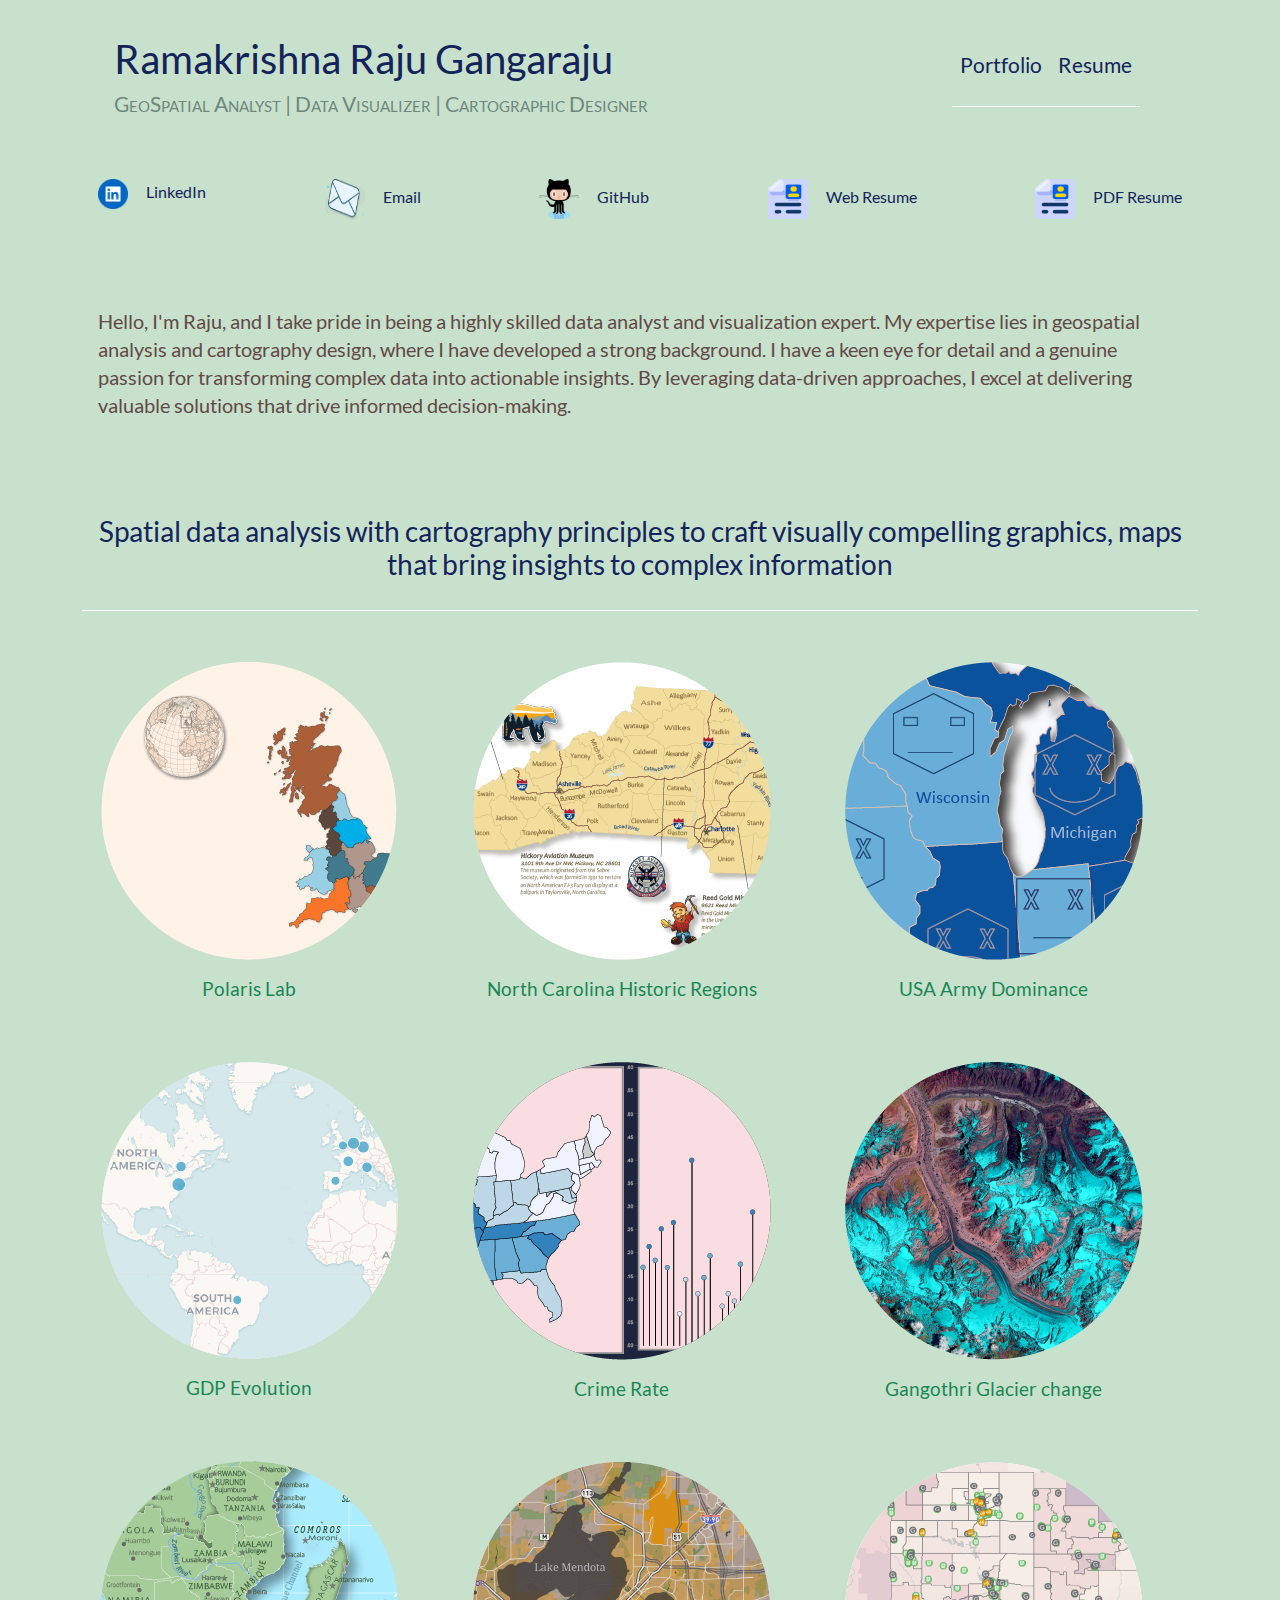
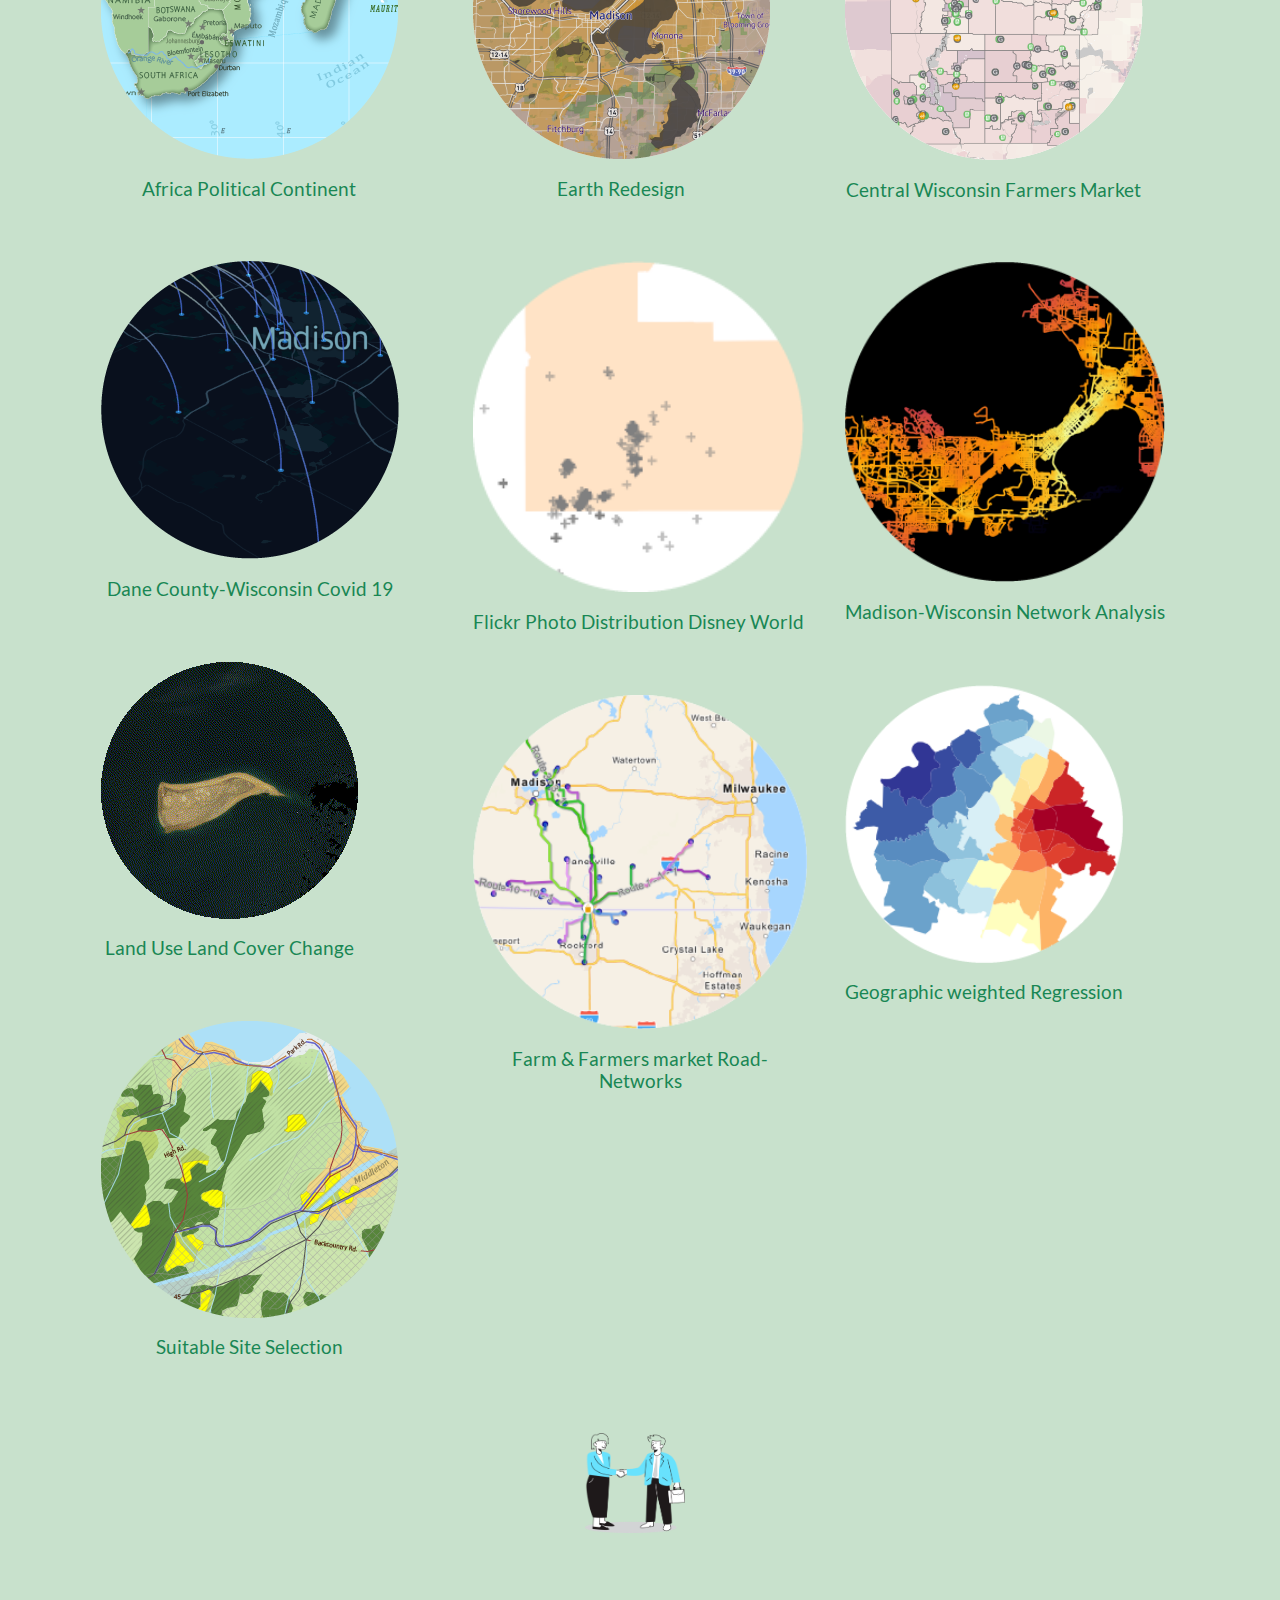
==== commit 3aa417d2: "Resume update" ====
--- a/index.html
+++ b/index.html
@@ -69,7 +69,7 @@
                             </p>
 
                             <p class="mr-3 mb-0">
-                                <a href="lib/Ramakrishna_Raju_Resume.pdf" style="text-decoration: none;">
+                                <a href="lib/Raju_resume.pdf" style="text-decoration: none;">
                                     <img src="img/resume.png" alt="Standard Resume" style="width: 40px; height: 40px; margin-right: 15px;">
                                     PDF Resume
                                 </a>
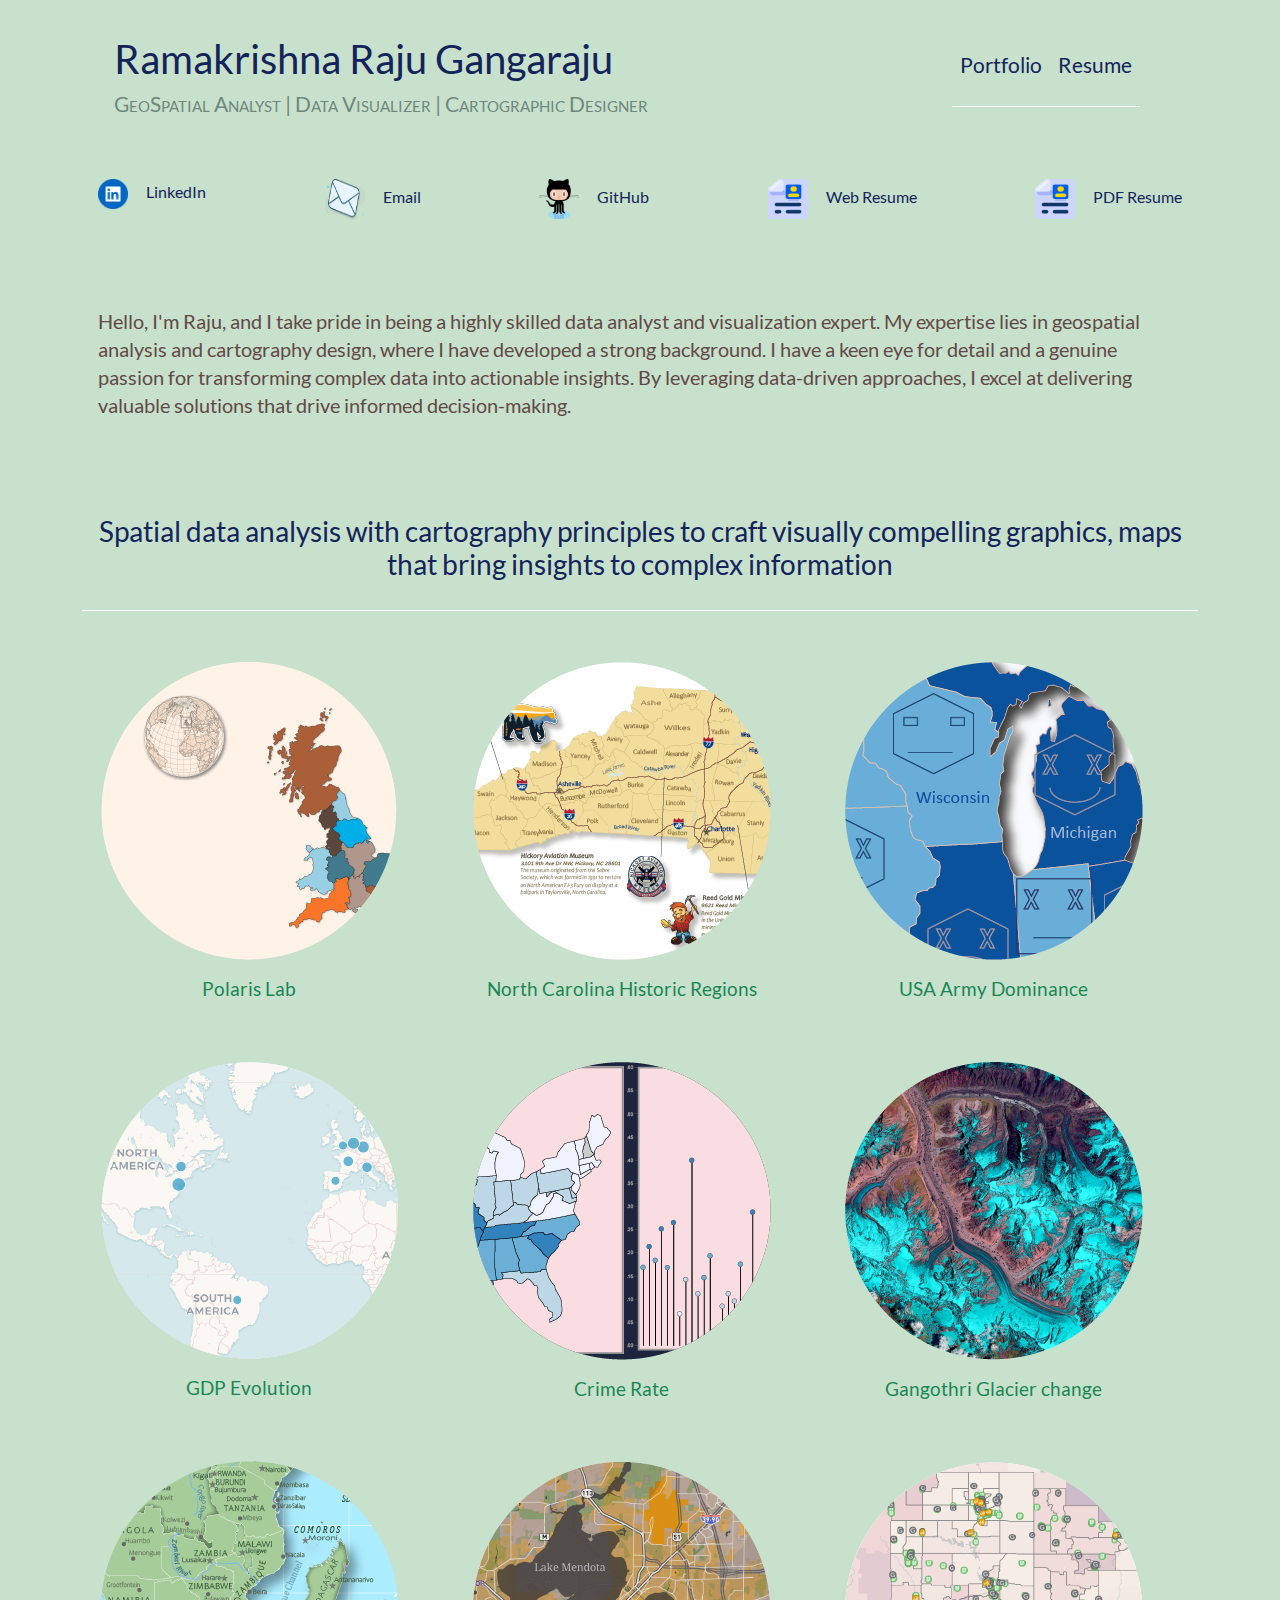
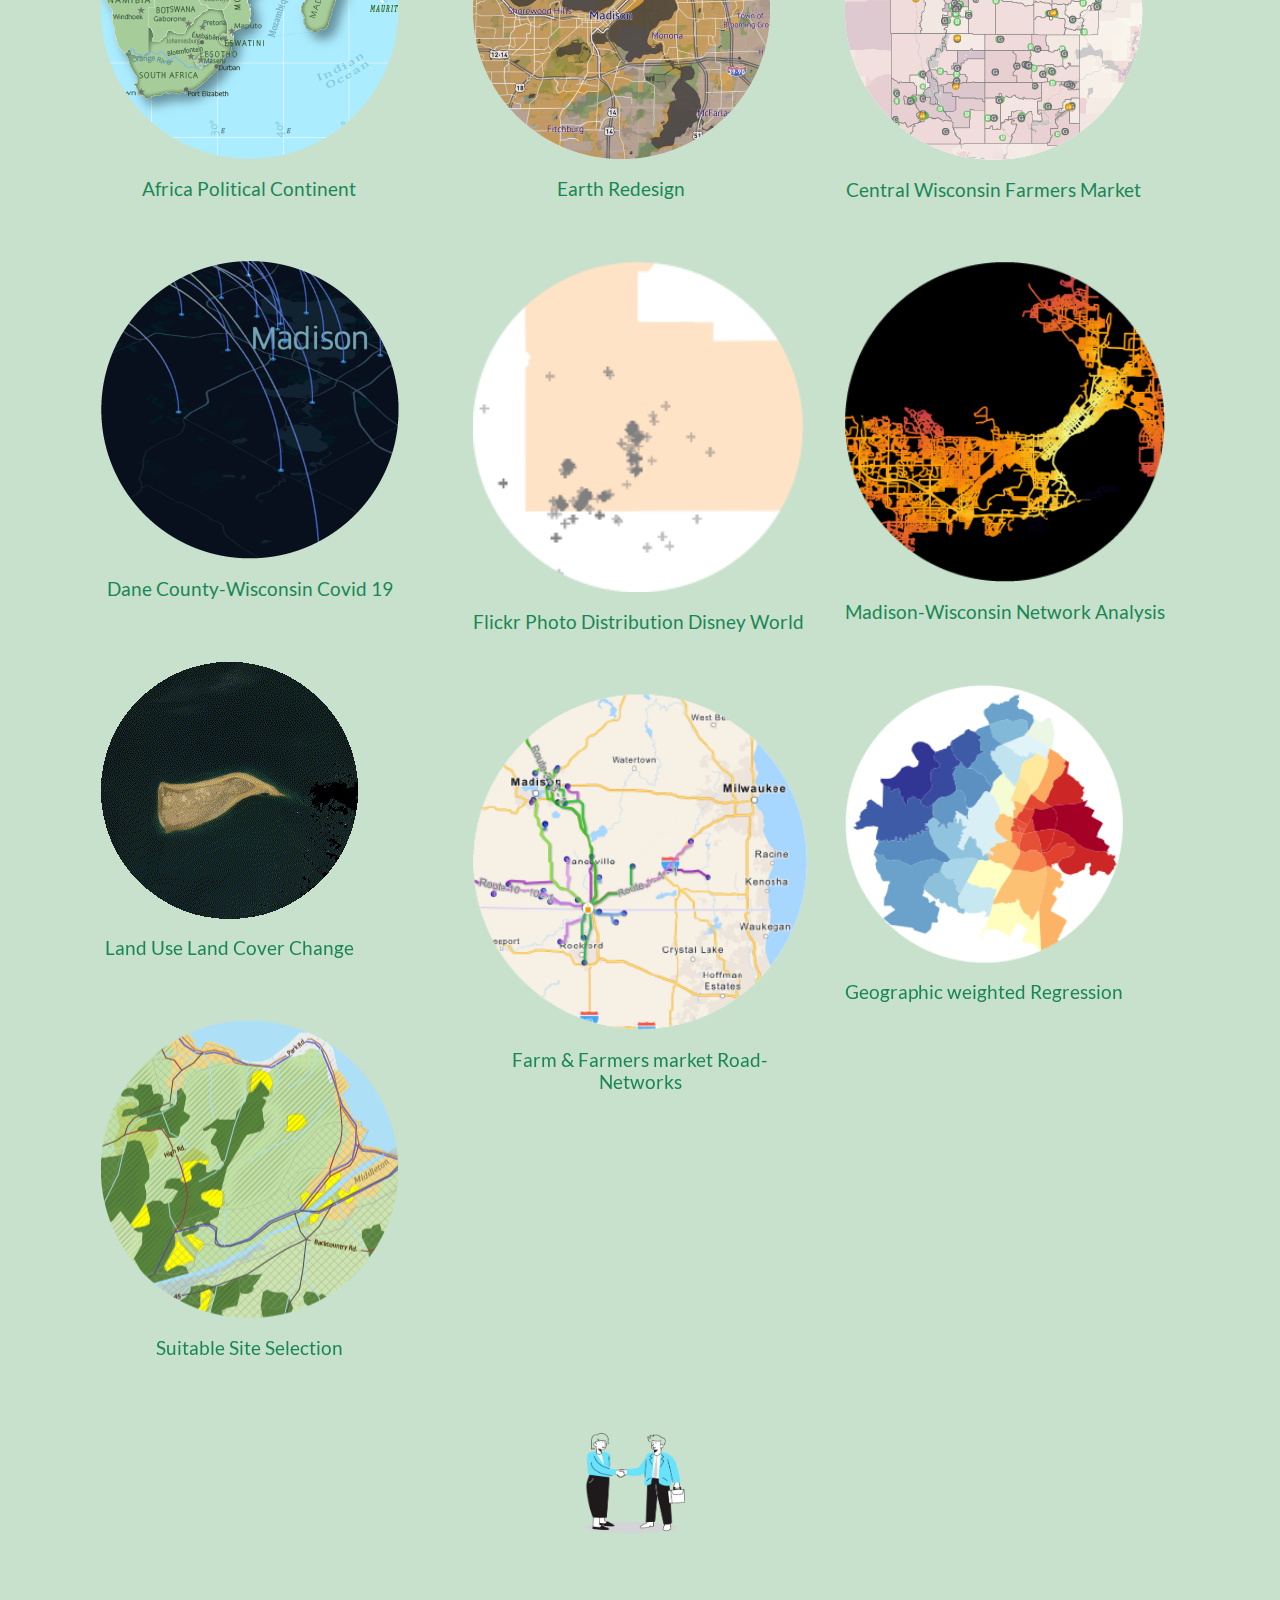
==== commit 5610d5b8: "Resume Document Update" ====
--- a/index.html
+++ b/index.html
@@ -69,7 +69,7 @@
                             </p>
 
                             <p class="mr-3 mb-0">
-                                <a href="lib/Raju_resume.pdf" style="text-decoration: none;">
+                                <a href="lib/Ramakrishna_Raju_Gangaraju_Resume.pdf" style="text-decoration: none;">
                                     <img src="img/resume.png" alt="Standard Resume" style="width: 40px; height: 40px; margin-right: 15px;">
                                     PDF Resume
                                 </a>
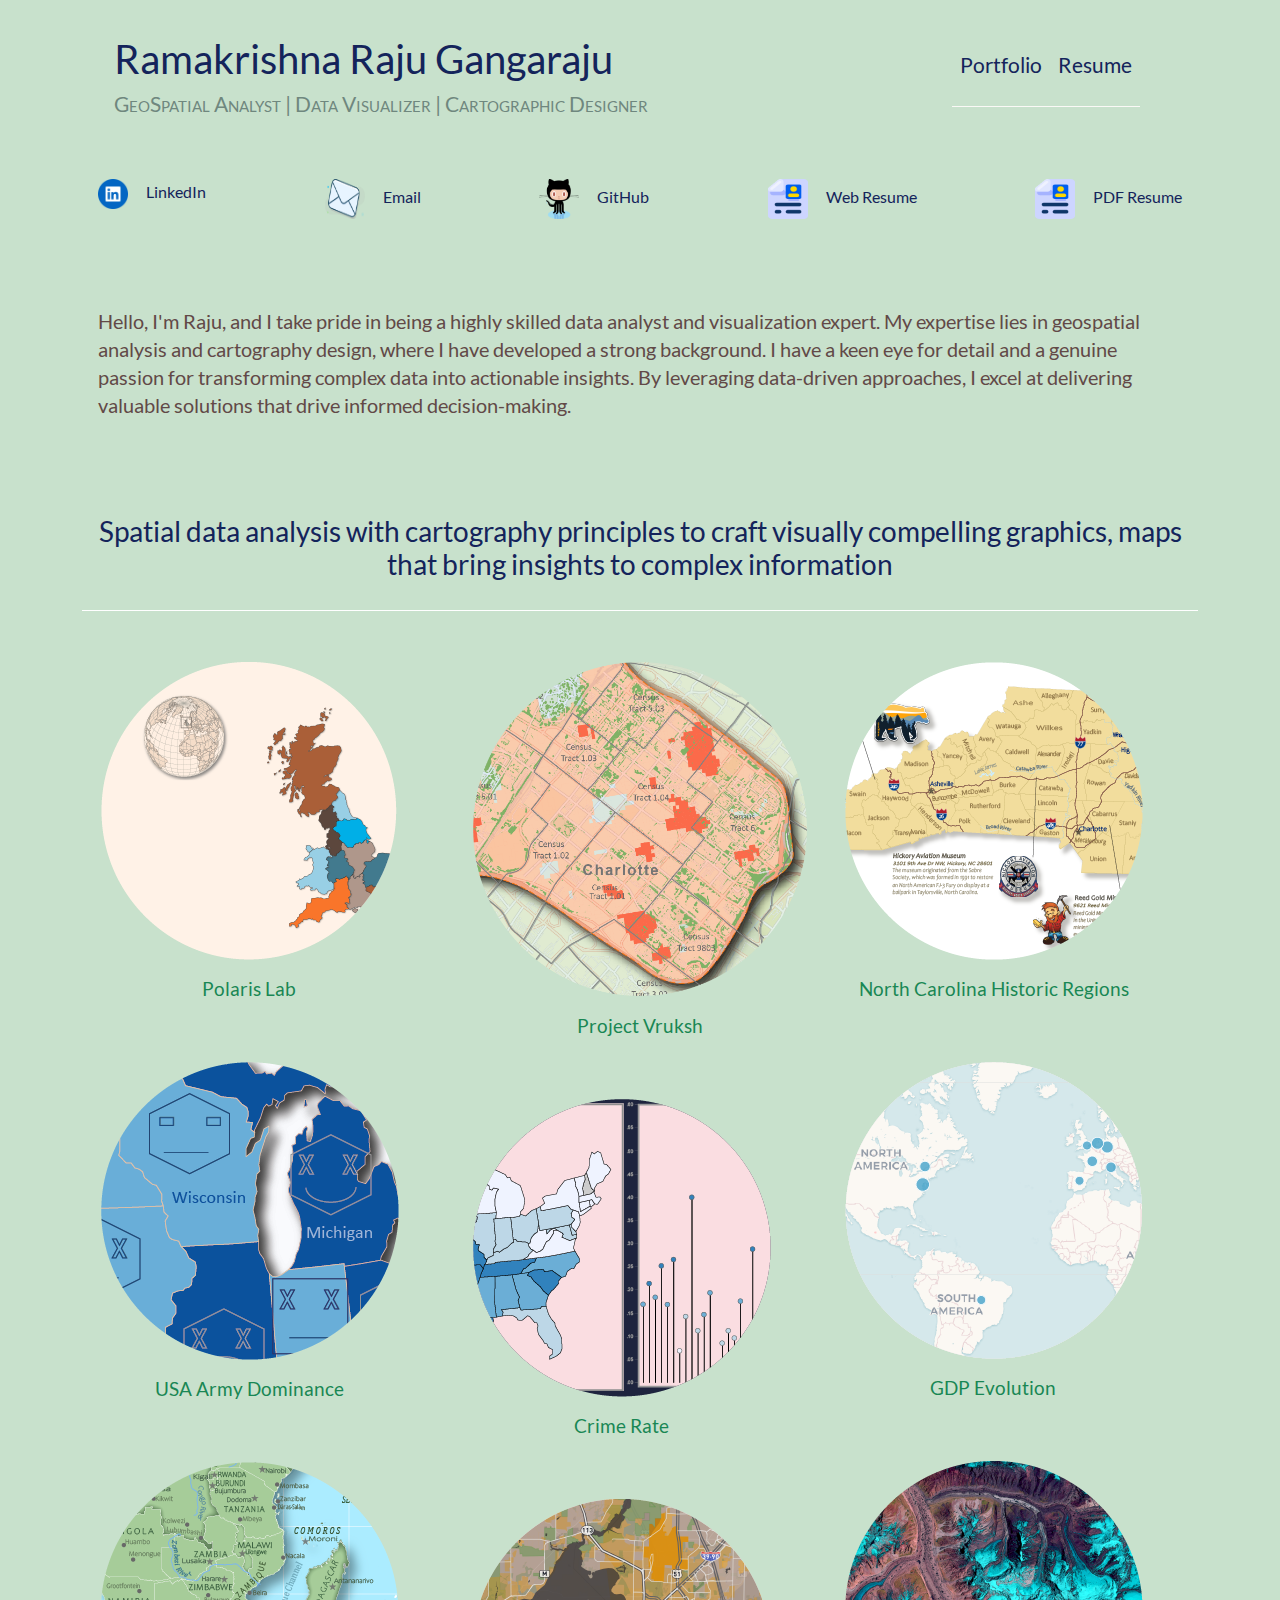
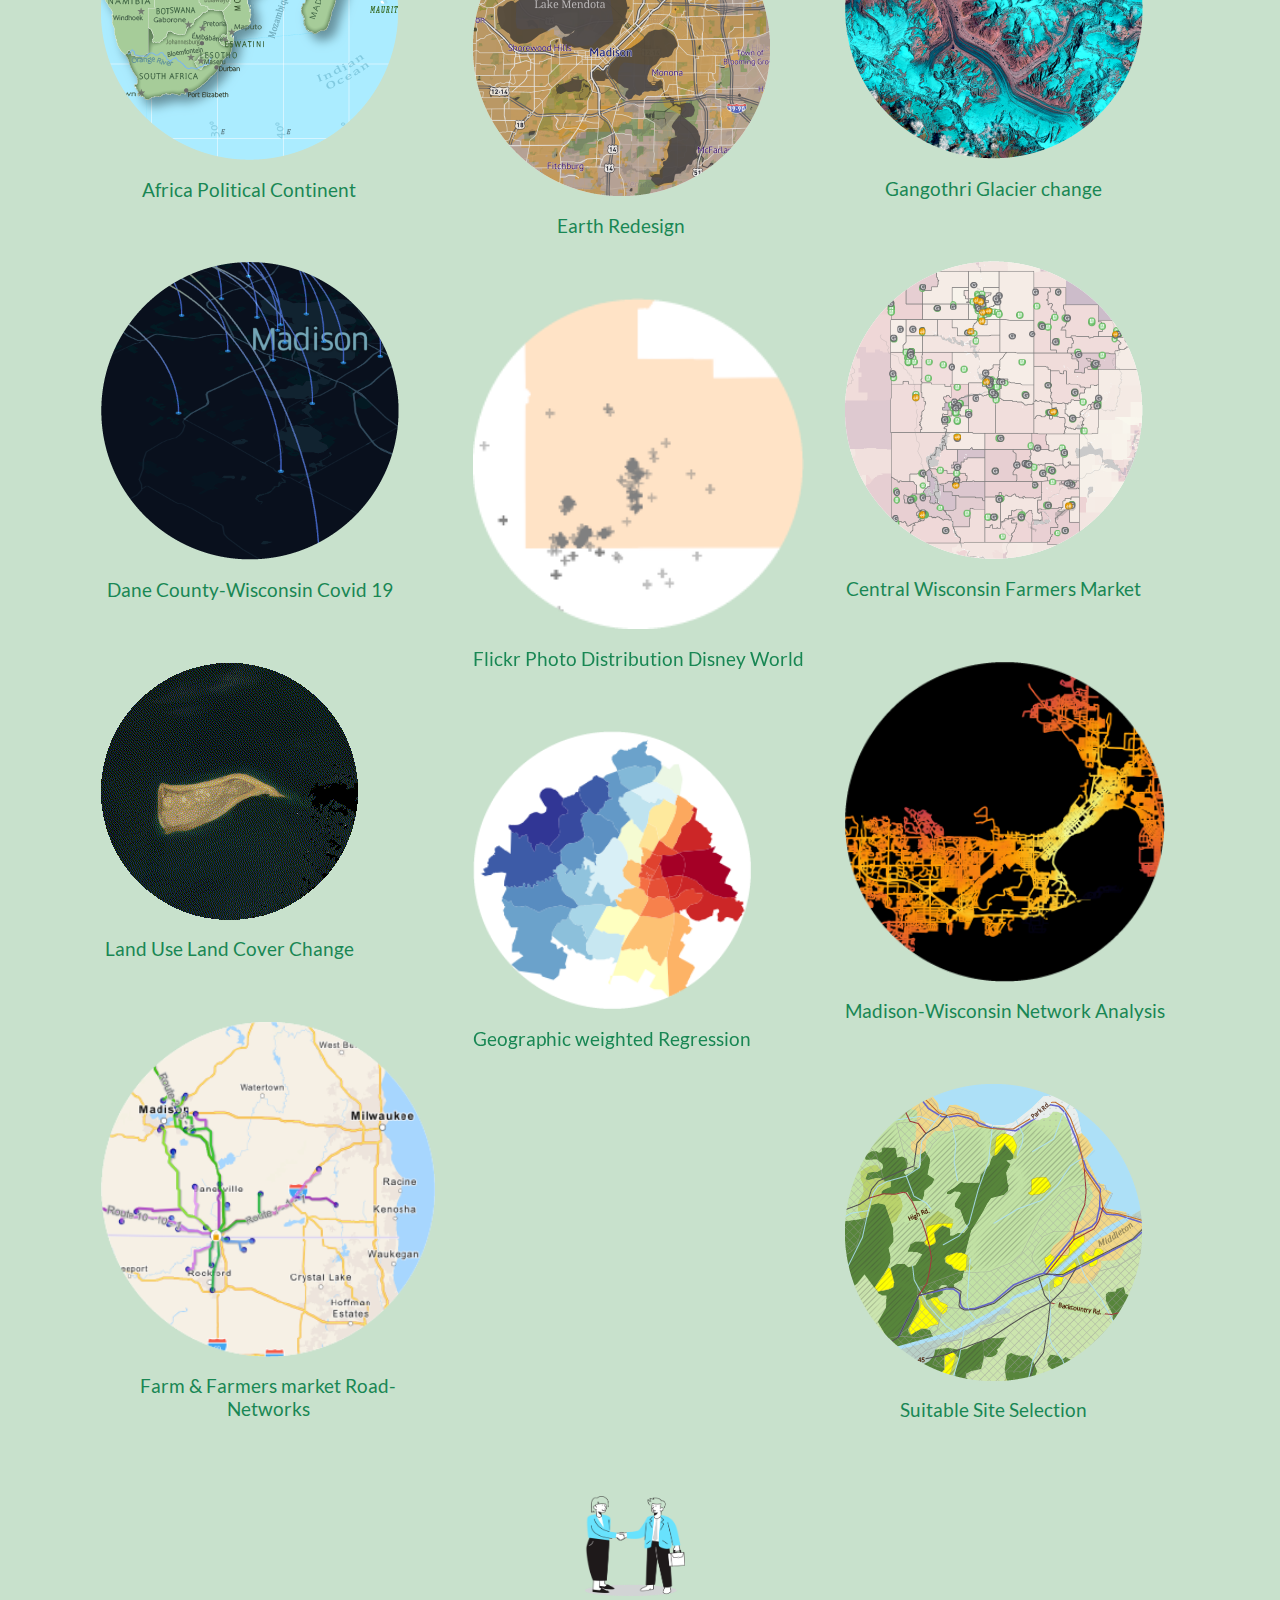
==== commit bb9e97cd: "Project Vruksh added" ====
--- a/index.html
+++ b/index.html
@@ -113,6 +113,13 @@
                         <div class="grid-item">
                             <a href="https://gangaraju09.github.io/Polaris-Lab-UK/index.html"><img src="img/Polaris_Lab_UK_index.png" id="grid-pic"></a>
                             <h3 class="card-title">Polaris Lab</h3>
+                        </div>
+                    </div>
+
+                    <div class="col-sm-6 col-lg-4 mb-4">
+                        <div class="grid-item">
+                            <a href="vruksh.html"><img src="img/analysis_trees_temp_2022_index.png" id="grid-pic"></a>
+                            <h3 class="card-title">Project Vruksh</h3>
                         </div>
                     </div>
 
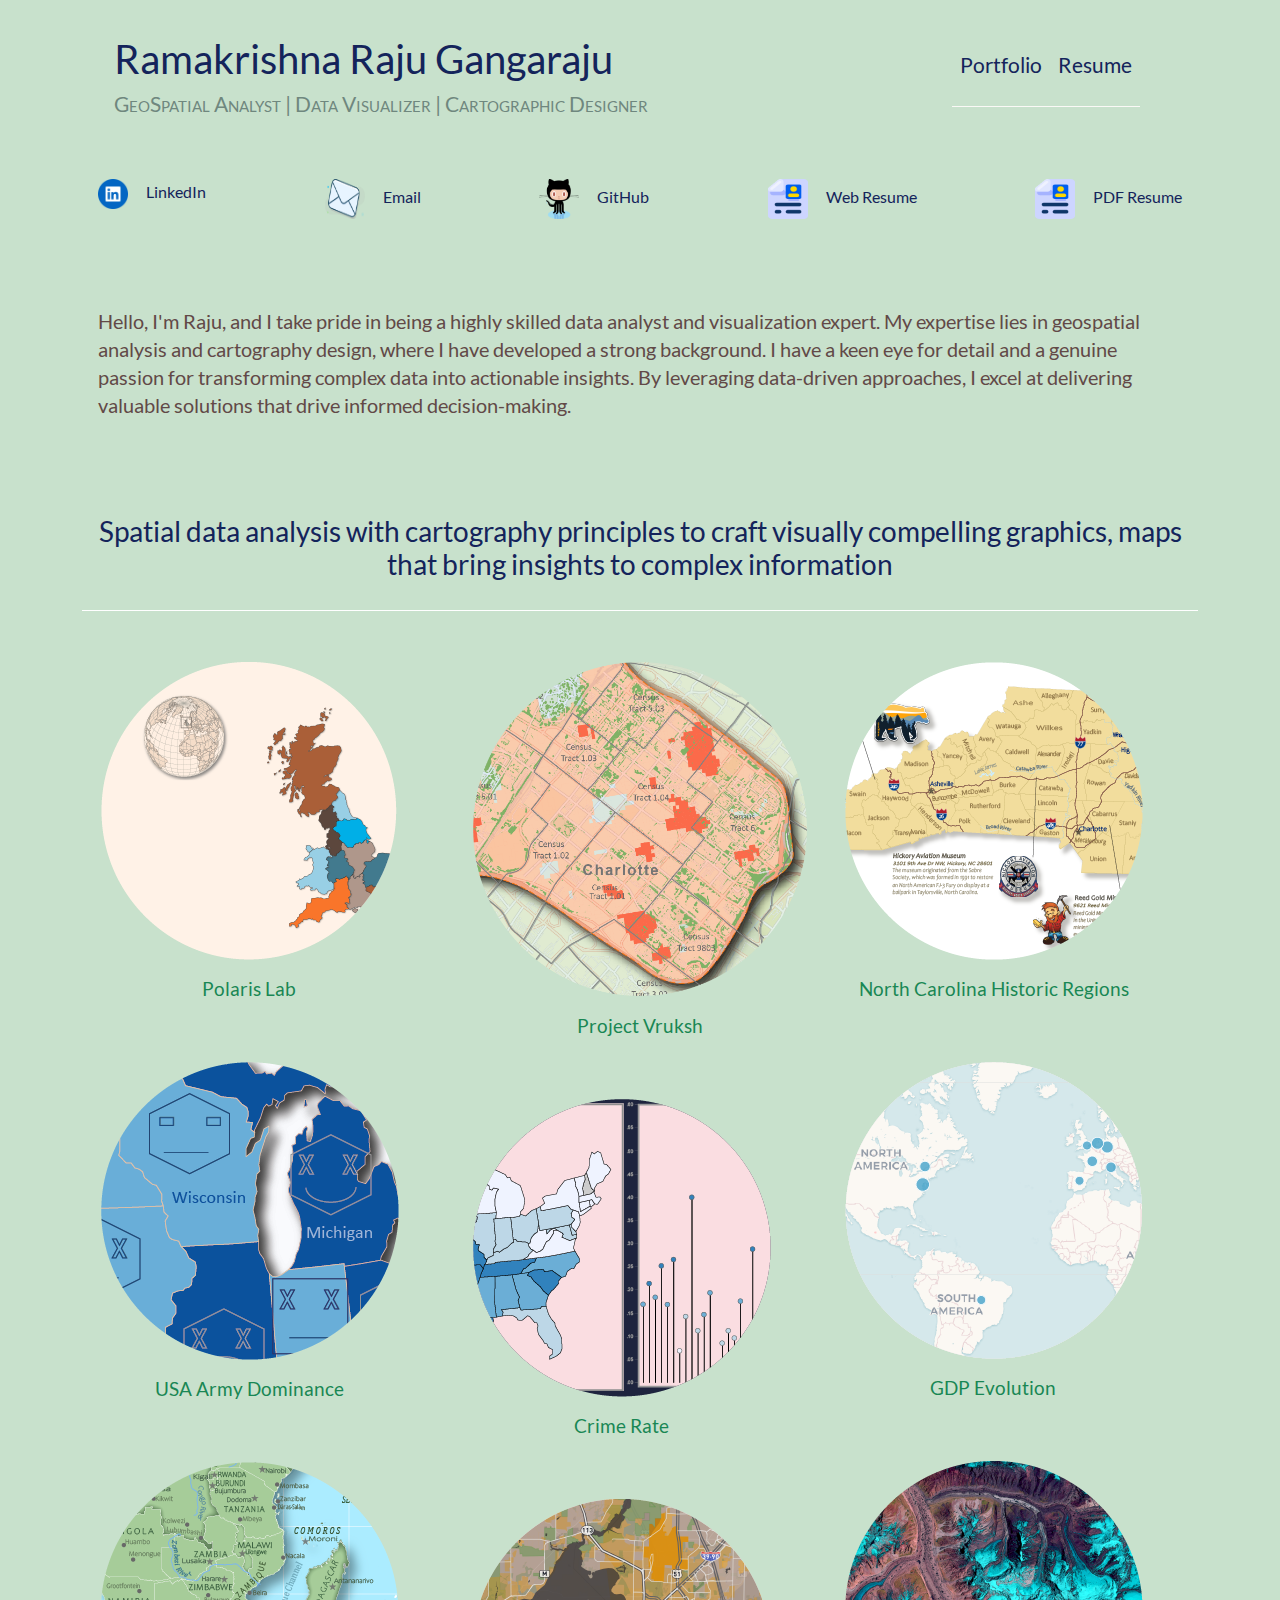
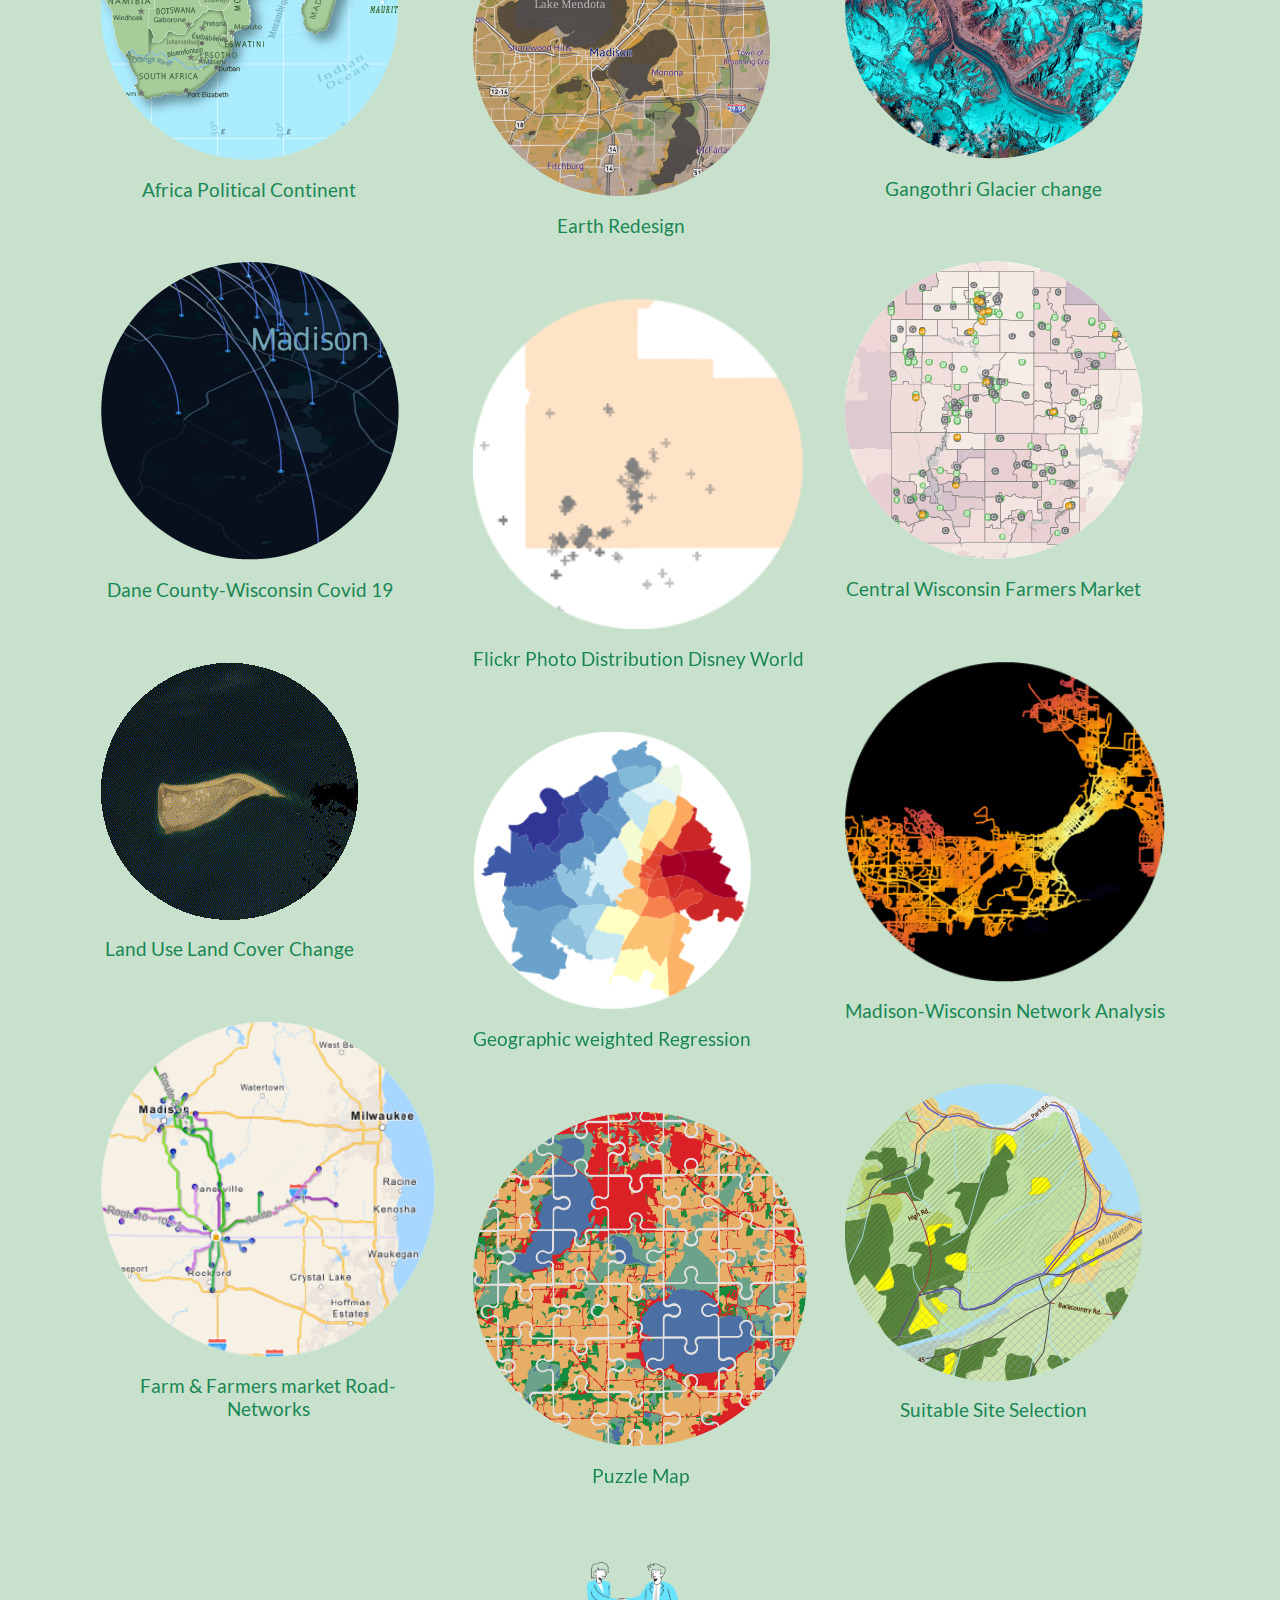
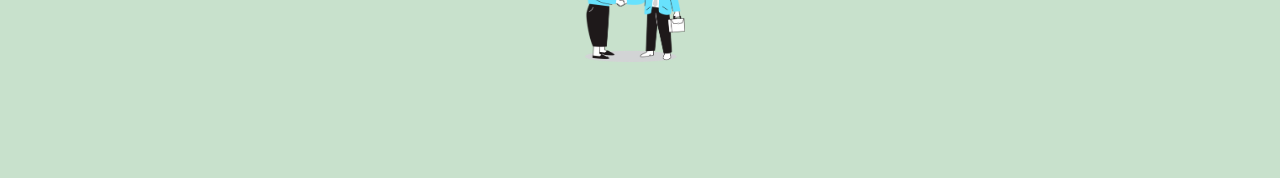
==== commit e6b13ca9: "Dane county puzzle map design" ====
--- a/index.html
+++ b/index.html
@@ -219,6 +219,13 @@
                         <div class="grid-item">
                             <a href ="img/GIS LAB08.png "><img src="img/Site_selection_index.png" id="grid-pic"></a>
                             <h3 class="card-title">Suitable Site Selection</h3>
+                        </div>
+                    </div>
+
+                    <div class="col-sm-6 col-lg-4 mb-4">
+                        <div class="grid-item">
+                            <a href ="img/dane_county_puzzle_map_index.png "><img src="img/dane_county_puzzle_map.png" id="grid-pic"></a>
+                            <h3 class="card-title">Puzzle Map</h3>
                         </div>
                     </div>
                 </div>
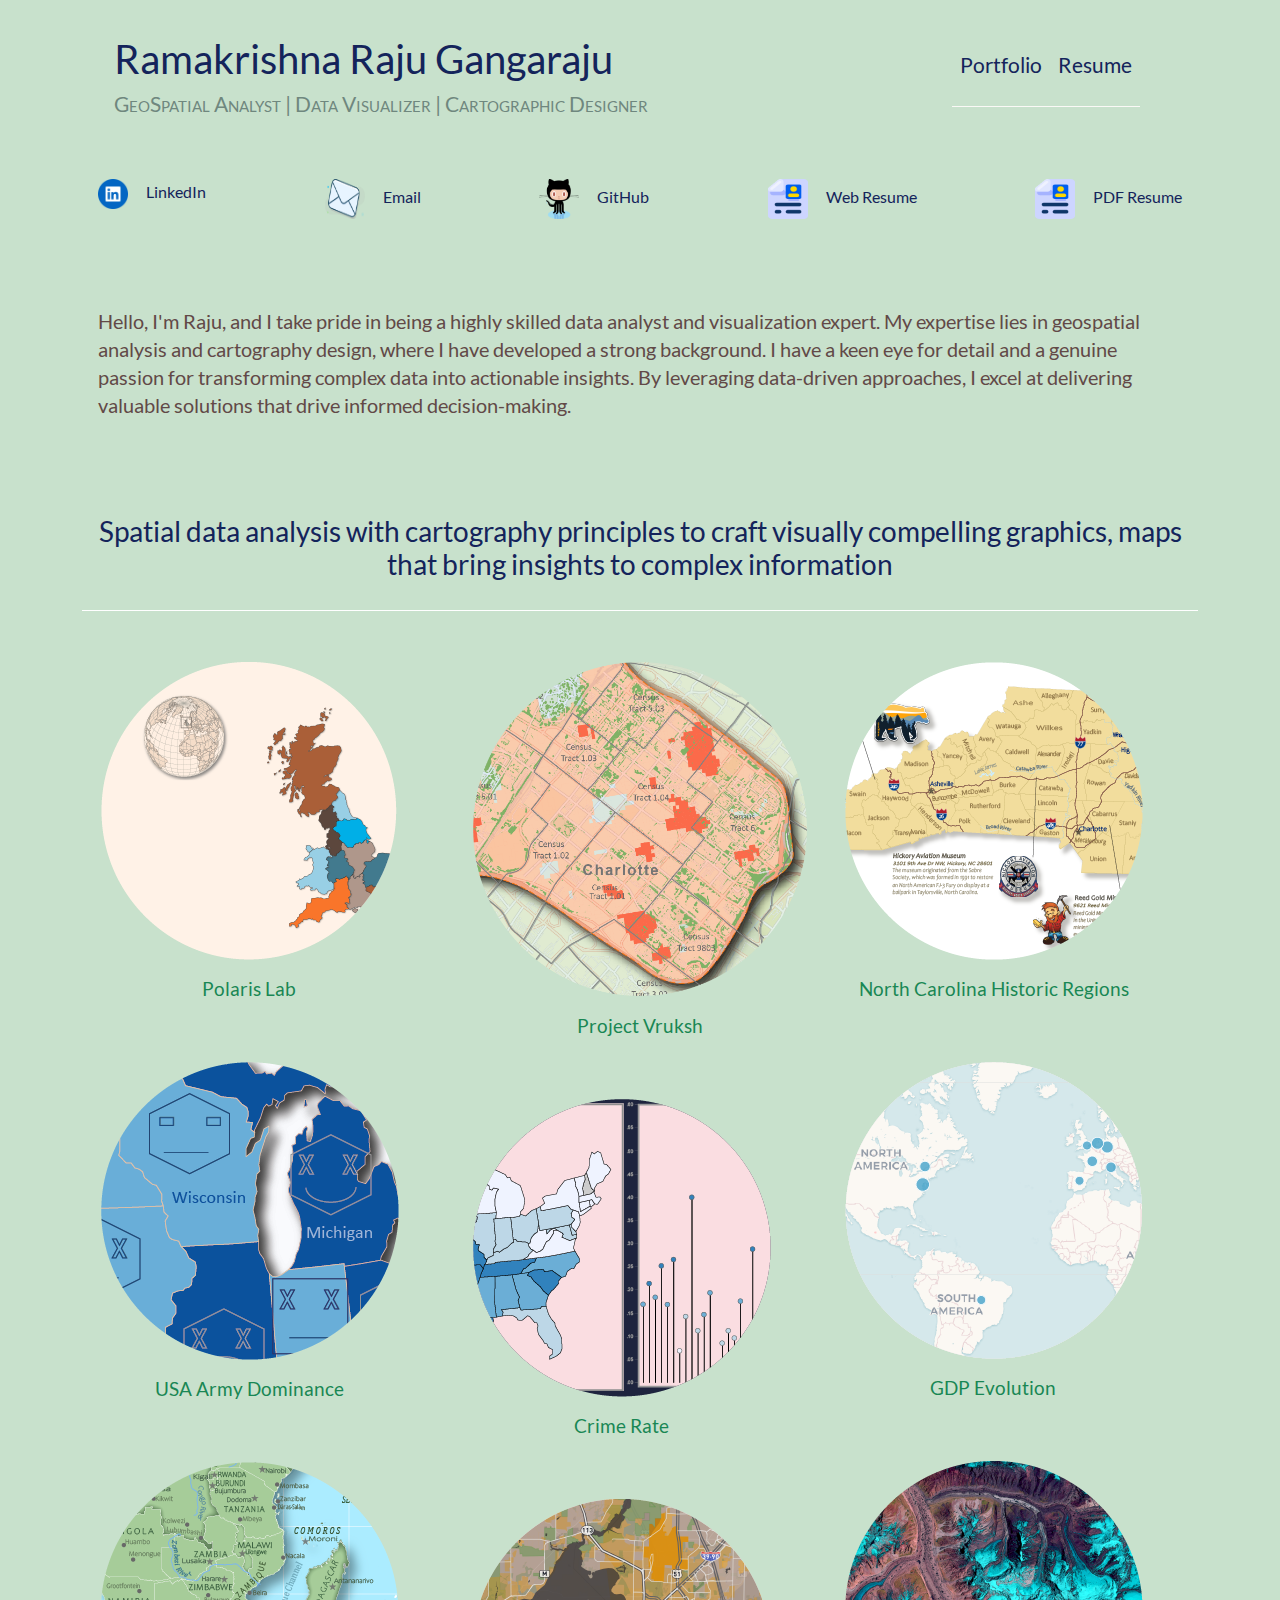
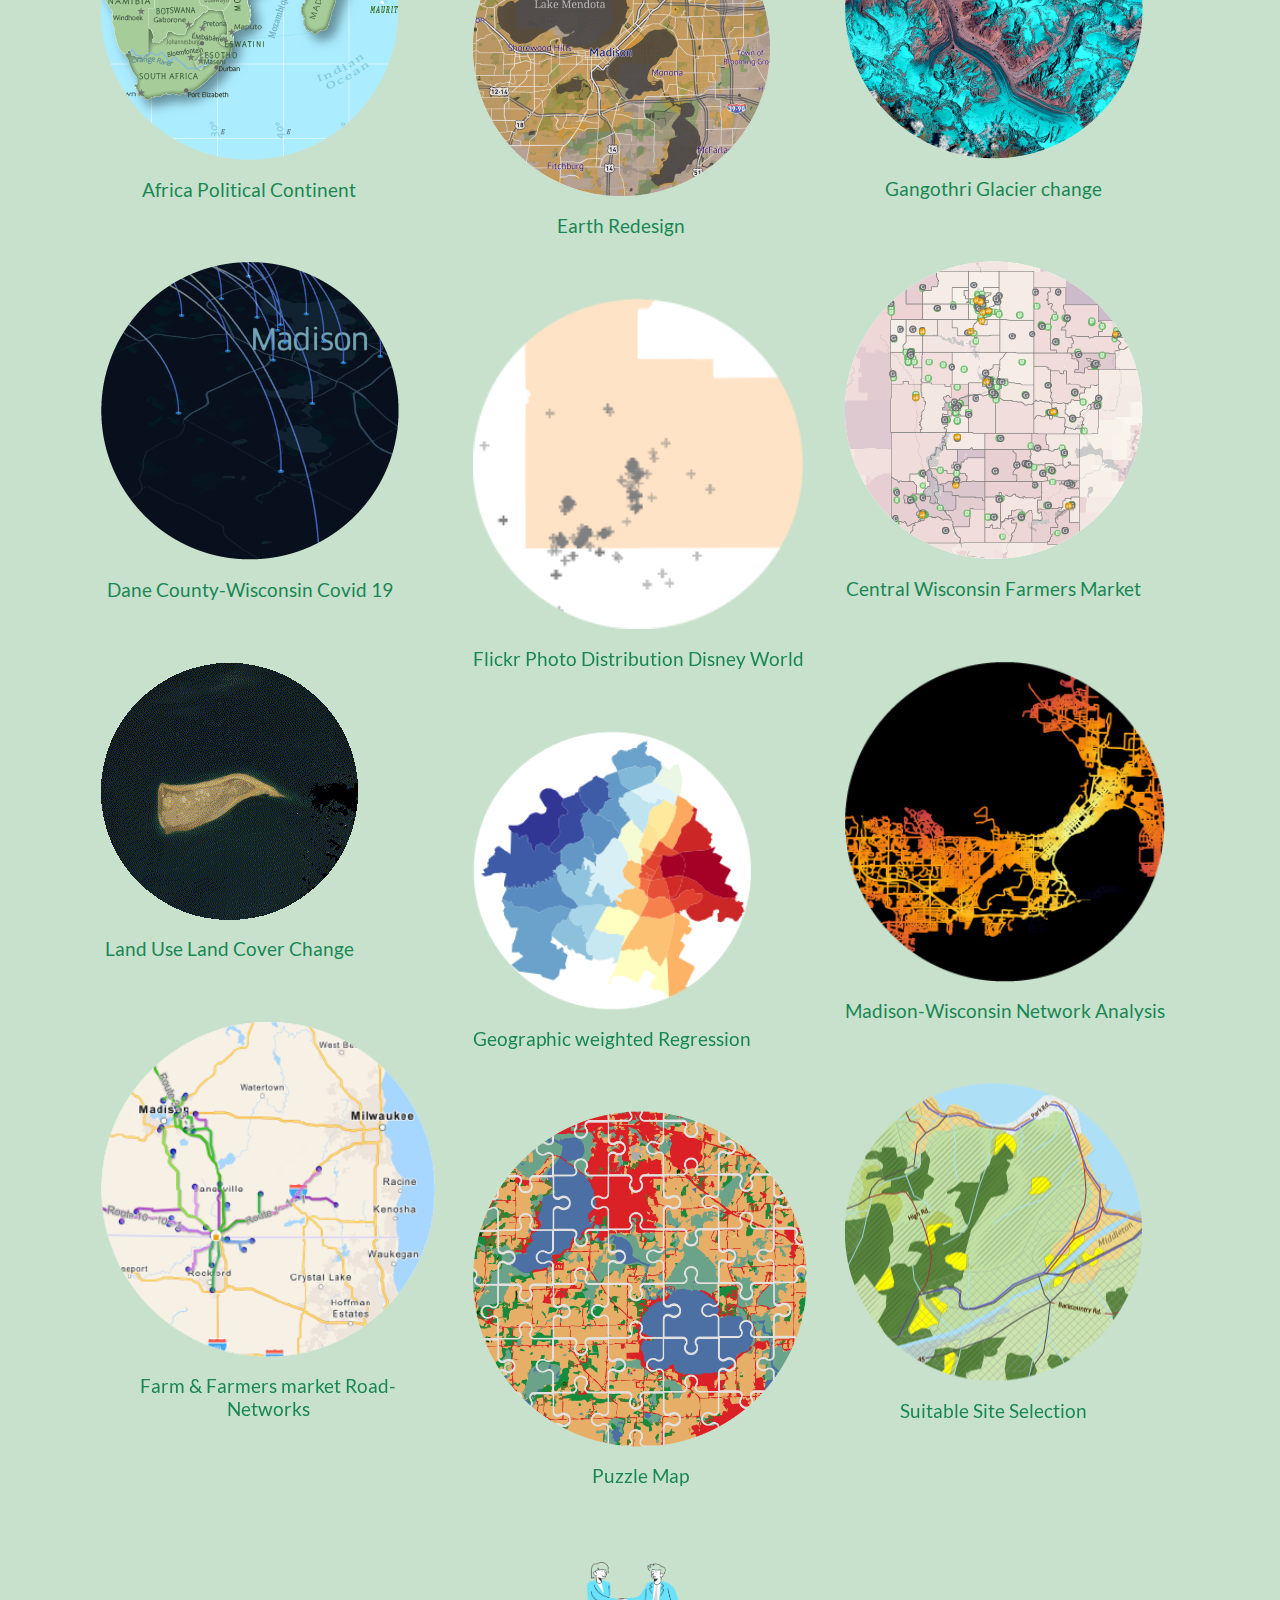
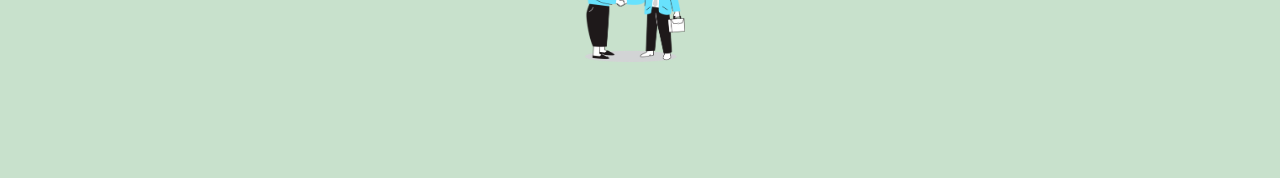
==== commit 2f1b537b: "Update index.html" ====
--- a/index.html
+++ b/index.html
@@ -69,7 +69,7 @@
                             </p>
 
                             <p class="mr-3 mb-0">
-                                <a href="lib/Ramakrishna_Raju_Gangaraju_Resume.pdf" style="text-decoration: none;">
+                                <a href="lib/Ramakrishna_Raju_Gangaraju-Resume.pdf" style="text-decoration: none;">
                                     <img src="img/resume.png" alt="Standard Resume" style="width: 40px; height: 40px; margin-right: 15px;">
                                     PDF Resume
                                 </a>
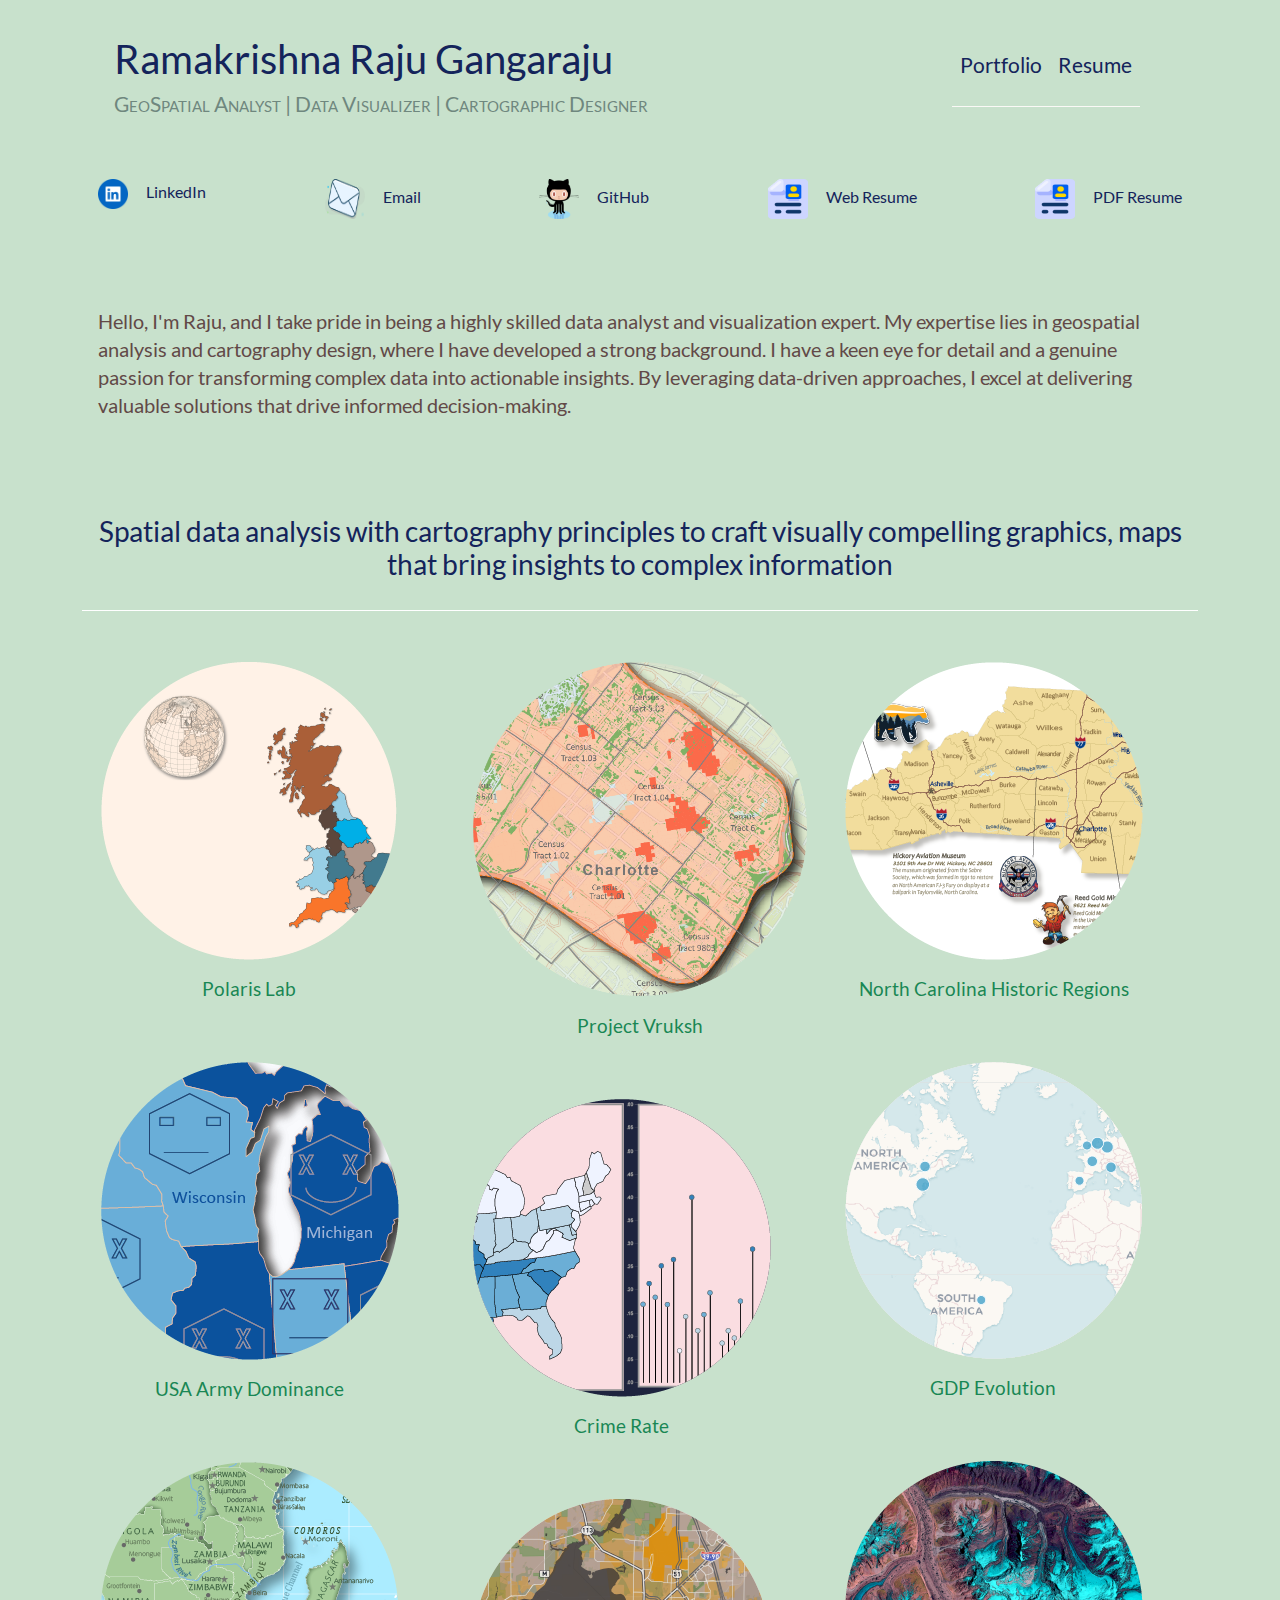
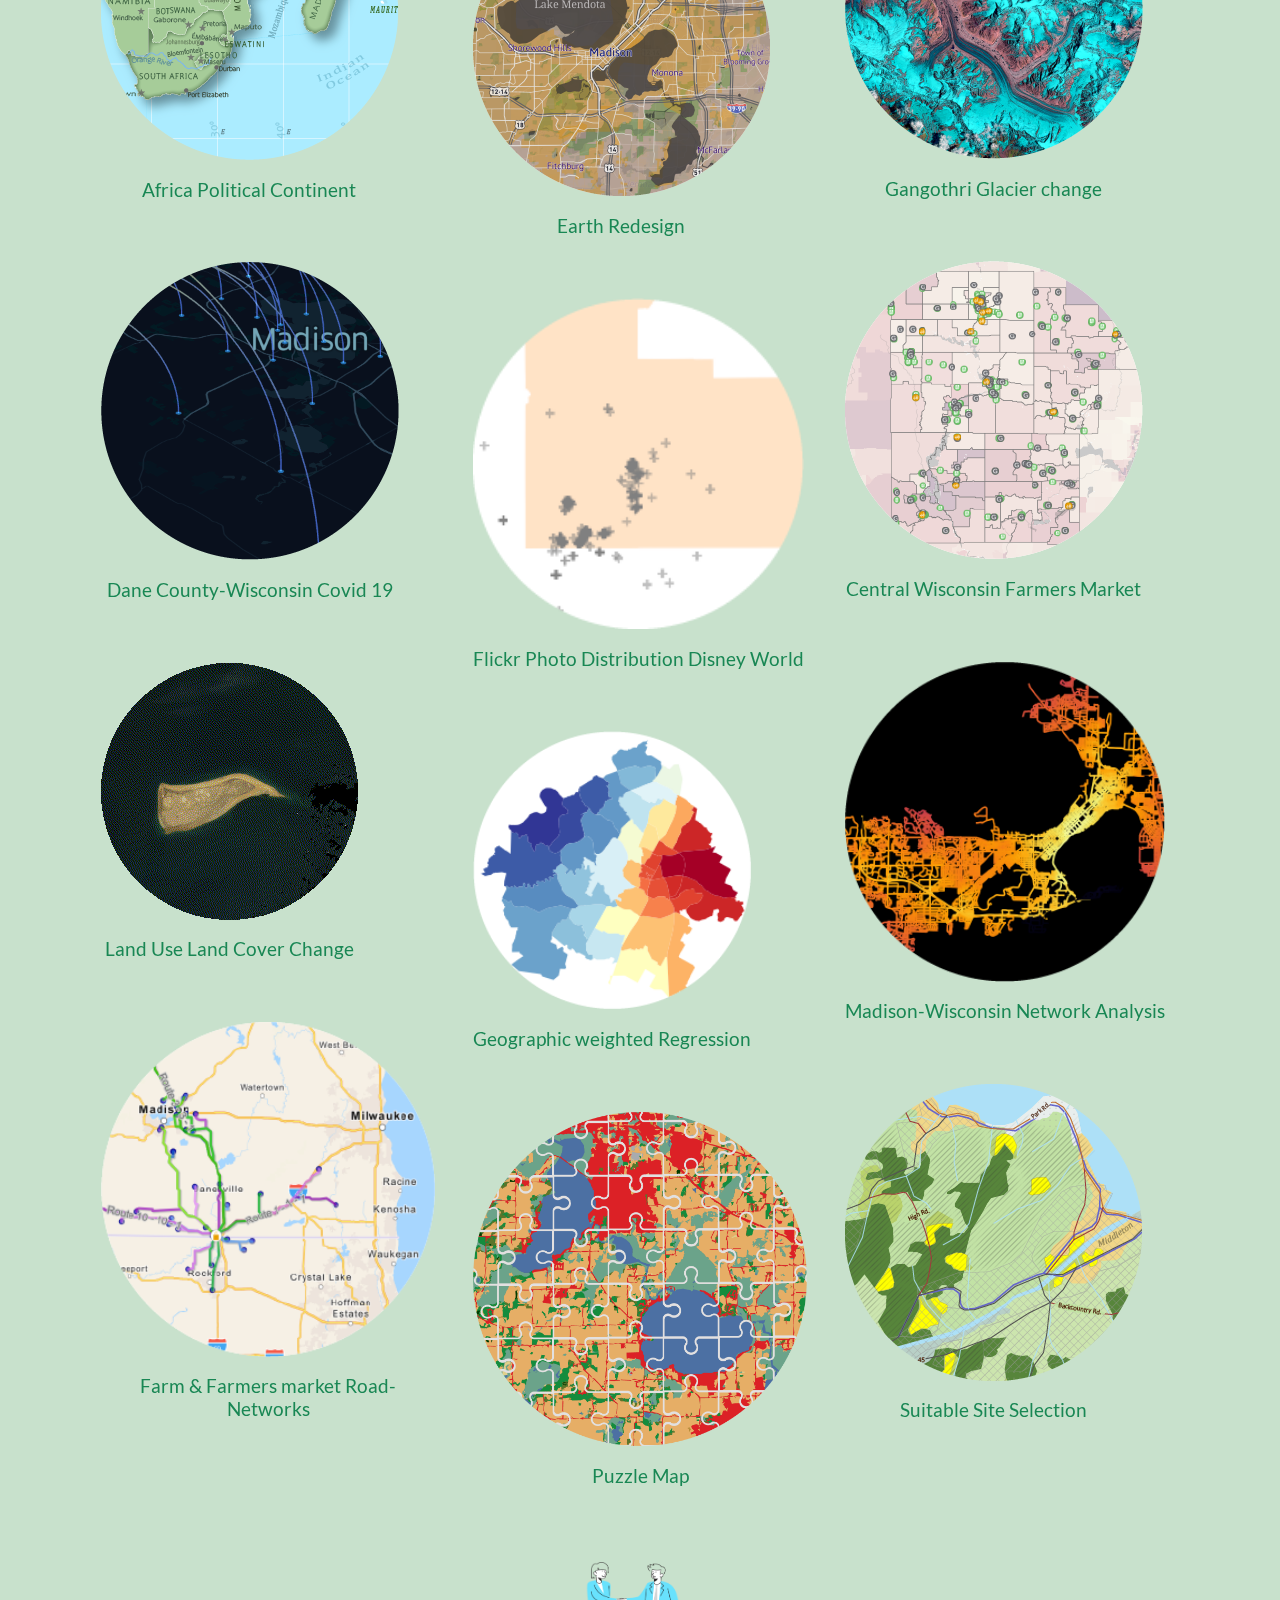
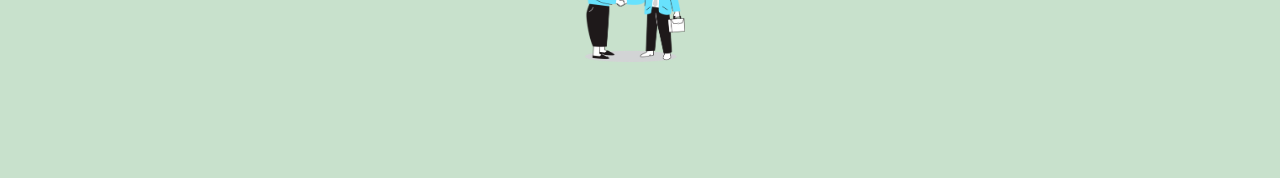
==== commit f4b94abe: "Update index.html" ====
--- a/index.html
+++ b/index.html
@@ -69,7 +69,7 @@
                             </p>
 
                             <p class="mr-3 mb-0">
-                                <a href="lib/Ramakrishna_Raju_Gangaraju-Resume.pdf" style="text-decoration: none;">
+                                <a href="lib/Ramakrishna-Raju-Gangaraju-Resume.pdf" style="text-decoration: none;">
                                     <img src="img/resume.png" alt="Standard Resume" style="width: 40px; height: 40px; margin-right: 15px;">
                                     PDF Resume
                                 </a>
